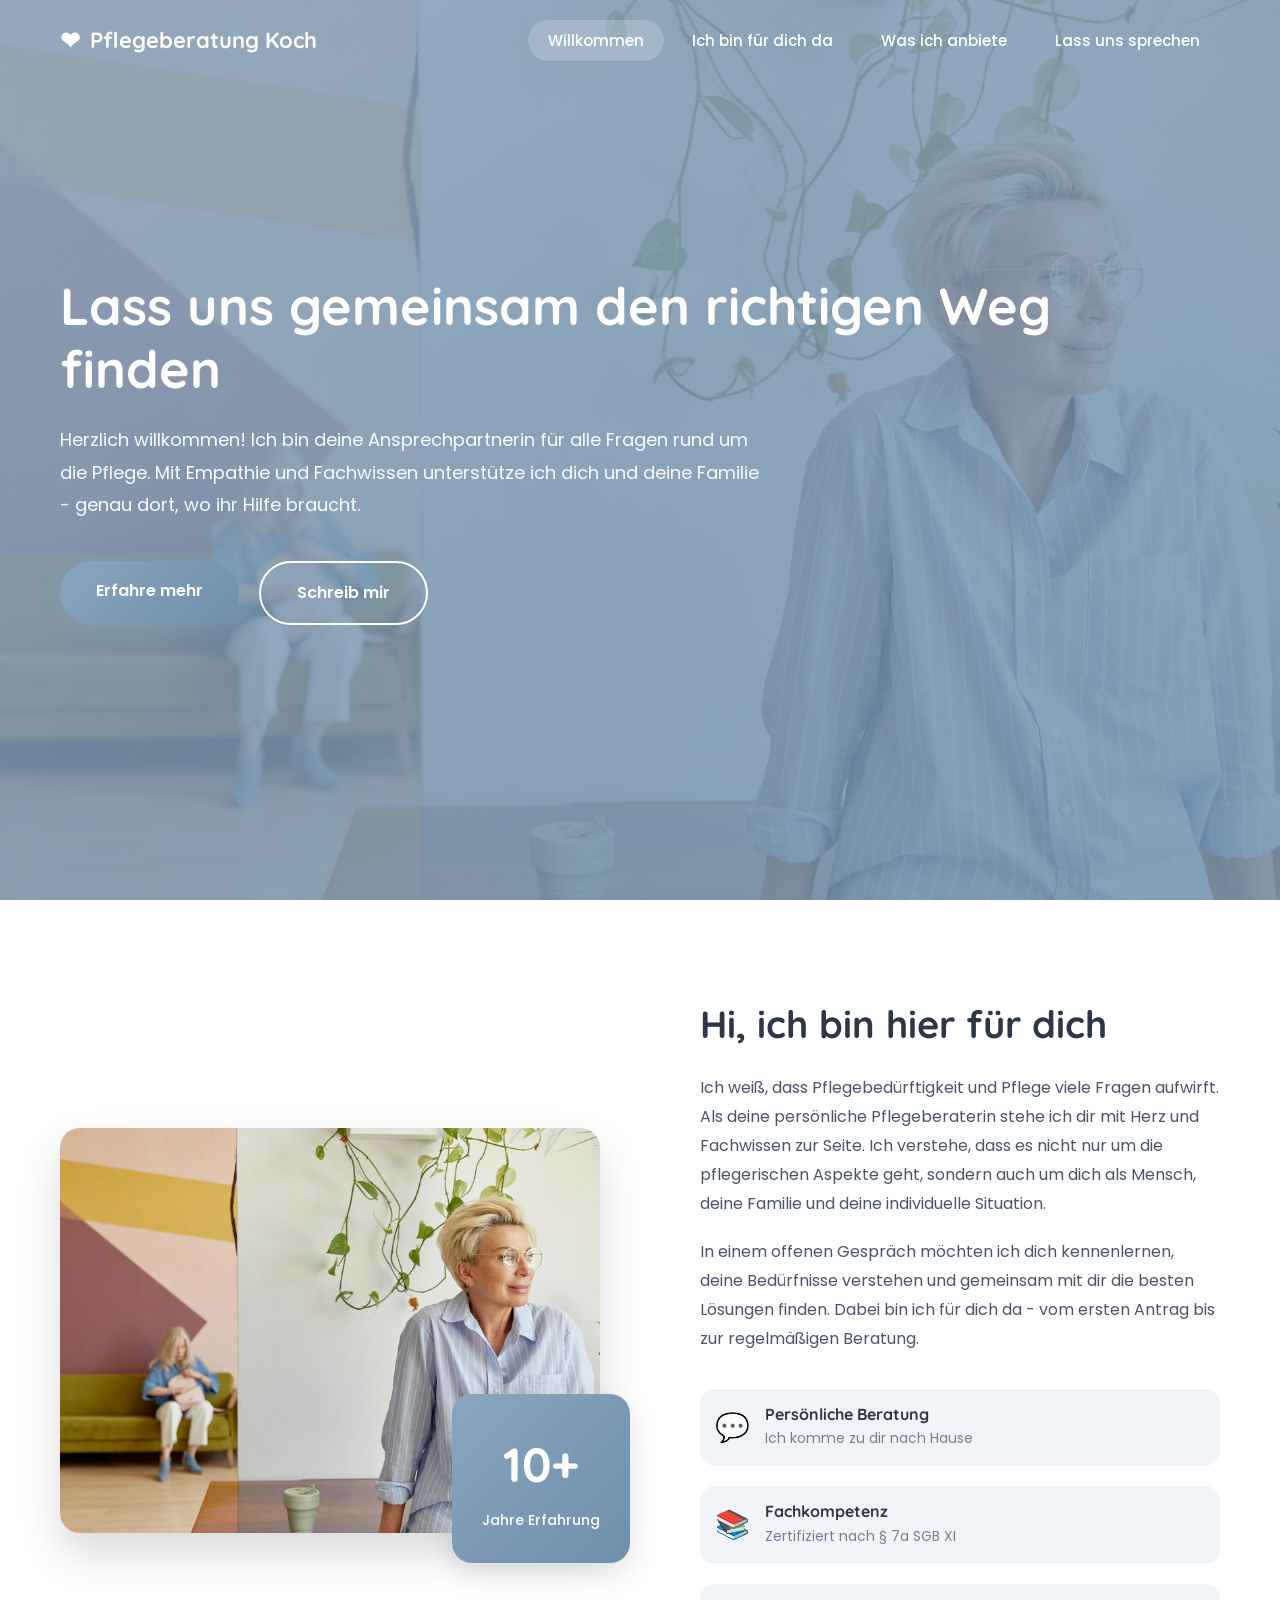
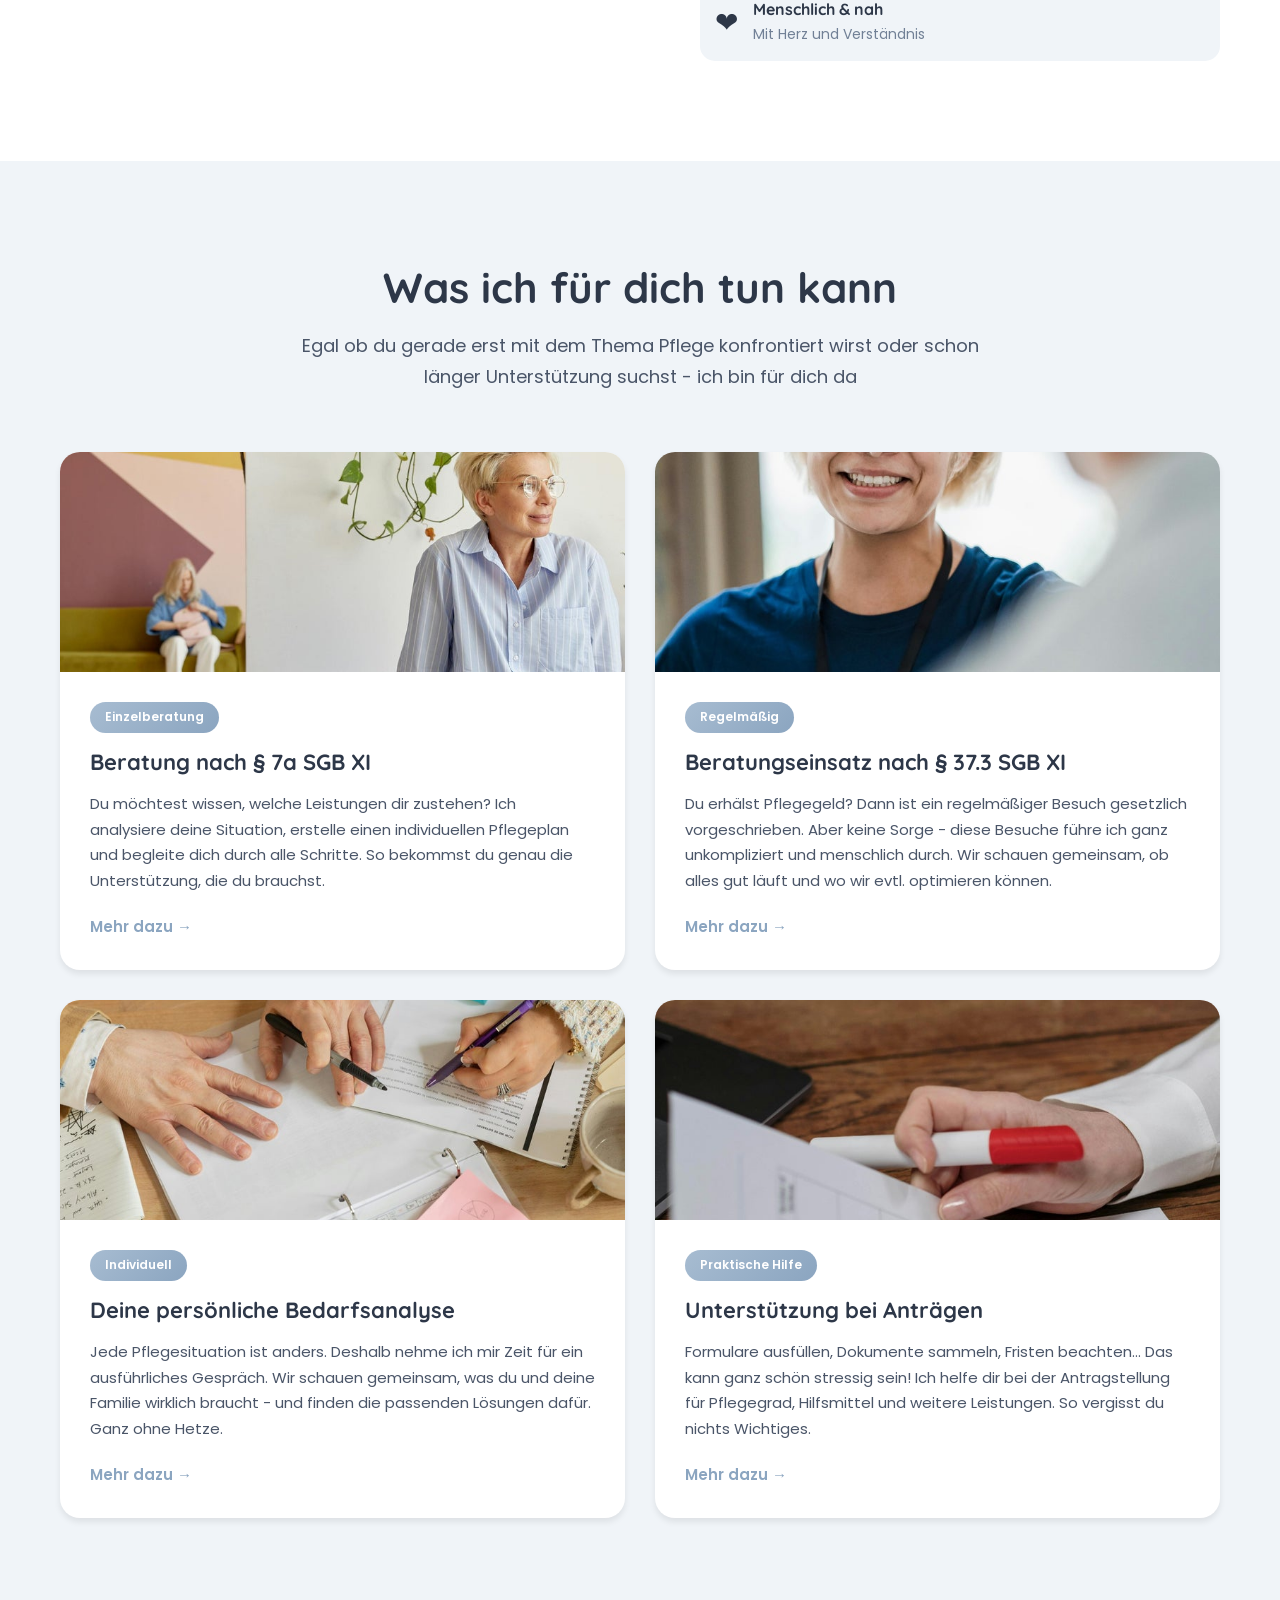
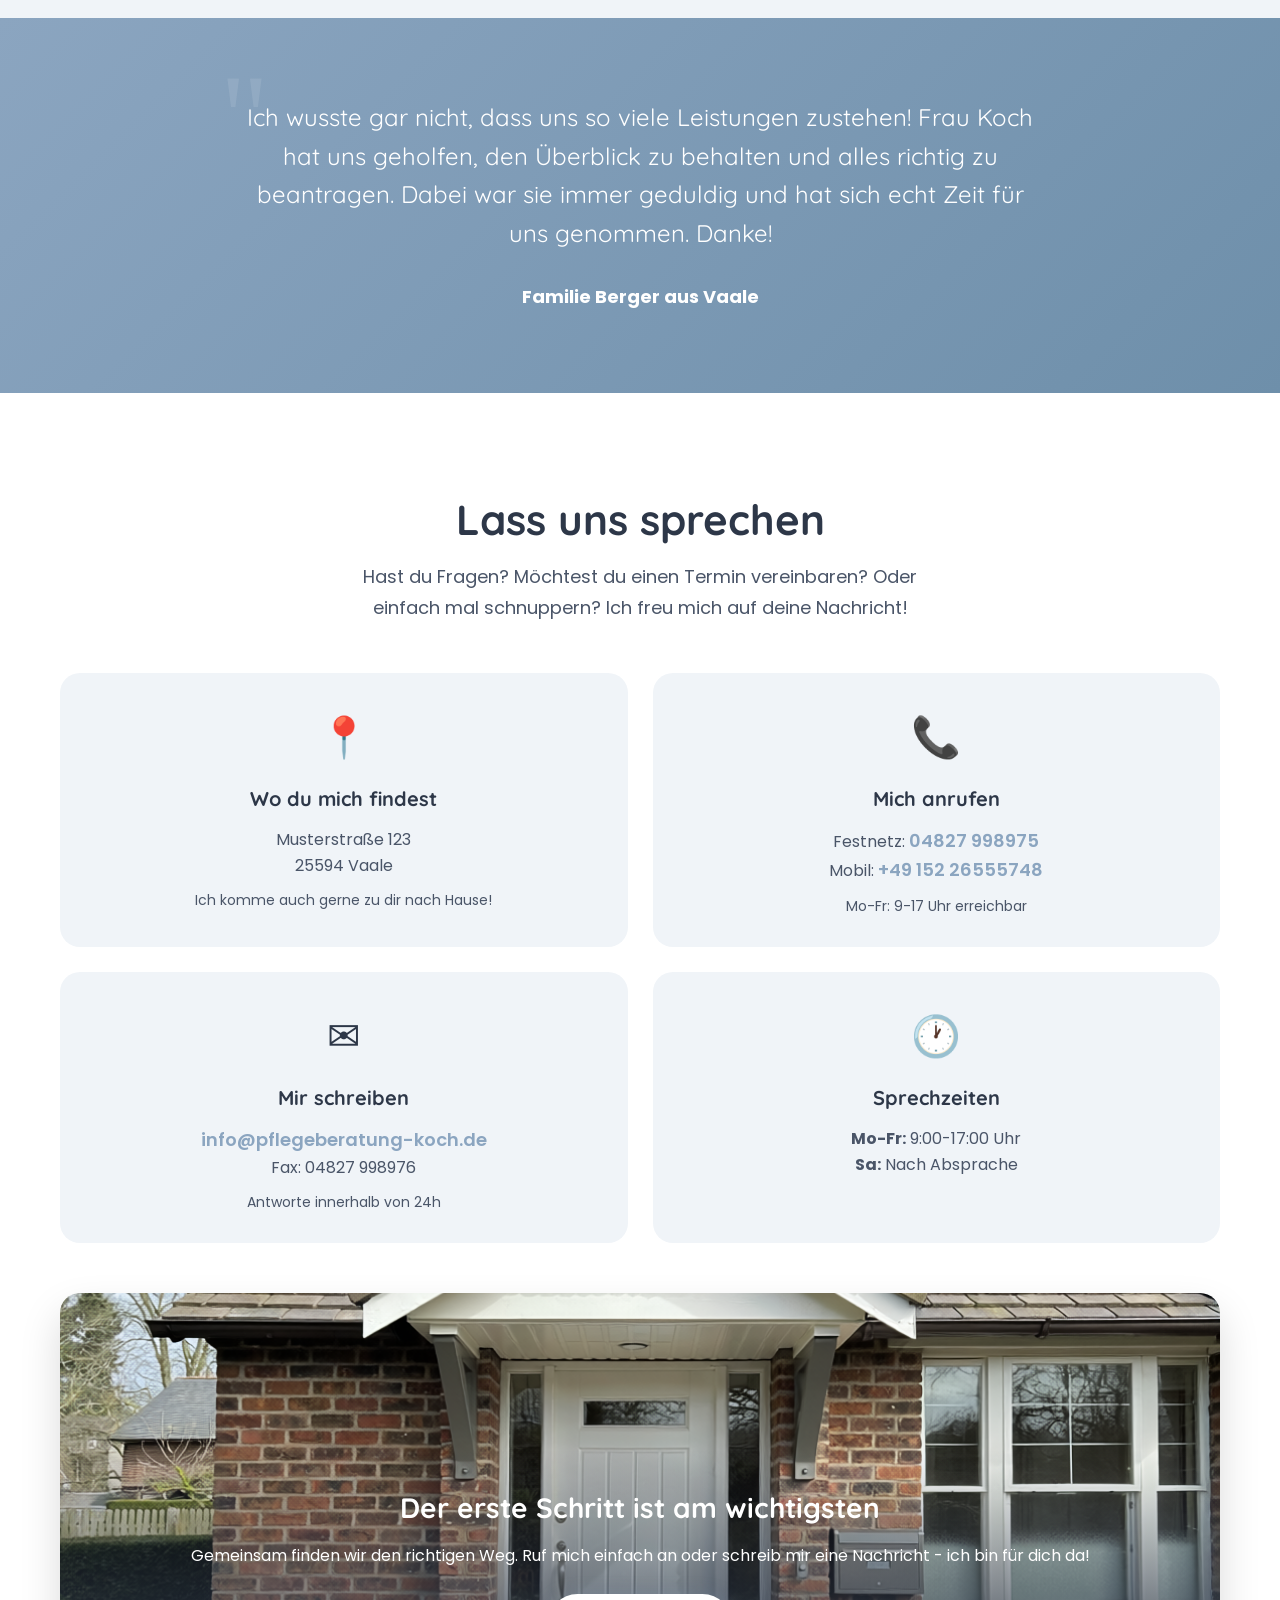
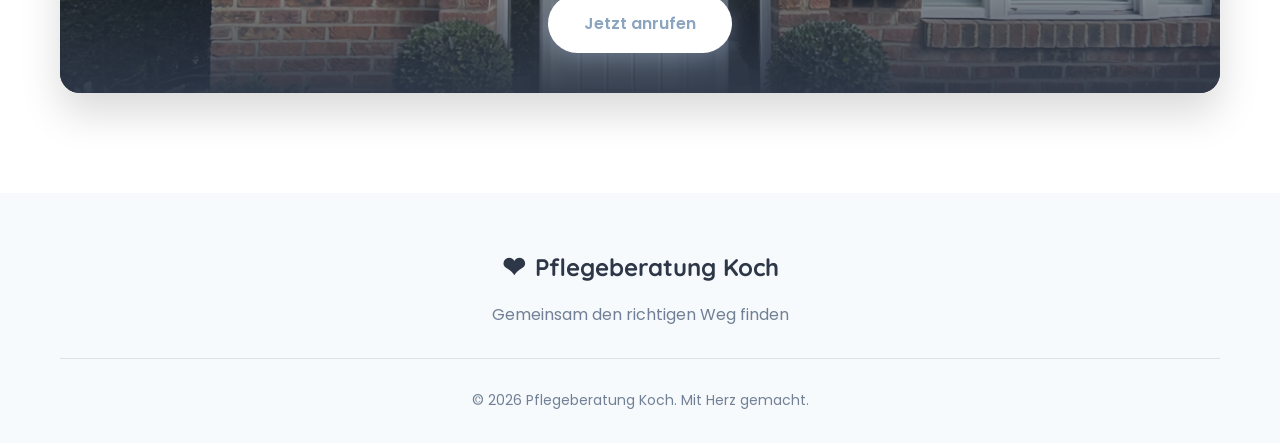
==== index.html @ b7b00c53 "Initial commit: Pflegeberatung Koch Website" ====
<!DOCTYPE html>
<html lang="de">
<head>
    <meta charset="UTF-8">
    <meta name="viewport" content="width=device-width, initial-scale=1.0">
    <meta name="description" content="Pflegeberatung Koch - Ich bin für dich da. Herzliche und persönliche Pflegeberatung in Vaale. Lass uns gemeinsam den richtigen Weg finden.">
    <meta name="keywords" content="Pflegeberatung, Vaale, SGB XI, Pflegegrad, persönliche Pflegeberatung, einfühlsame Beratung">
    <title>Pflegeberatung Koch | Gemeinsam den richtigen Weg finden</title>
    <link rel="stylesheet" href="styles.css">
    <link rel="preconnect" href="https://fonts.googleapis.com">
    <link rel="preconnect" href="https://fonts.gstatic.com" crossorigin>
    <link href="https://fonts.googleapis.com/css2?family=Poppins:wght@300;400;600;700&family=Quicksand:wght@400;500;600;700&display=swap" rel="stylesheet">
</head>
<body>
    <header class="header" id="header">
        <div class="header-container">
            <a href="#home" class="logo">
                <span class="logo-icon">❤</span>
                <span class="logo-text">Pflegeberatung Koch</span>
            </a>
            <button class="nav-toggle" id="navToggle" aria-label="Menü öffnen">
                <span></span>
                <span></span>
                <span></span>
            </button>
            <ul class="nav-menu" id="navMenu">
                <li><a href="#home" class="nav-link active">Willkommen</a></li>
                <li><a href="#ich-bin-fuer-dich-da" class="nav-link">Ich bin für dich da</a></li>
                <li><a href="#was-ich-anbiete" class="nav-link">Was ich anbiete</a></li>
                <li><a href="#lass-uns-sprechen" class="nav-link">Lass uns sprechen</a></li>
            </ul>
        </div>
    </header>

    <section class="hero" id="home">
        <div class="hero-overlay"></div>
        <div class="hero-content">
            <h1 class="hero-title">Lass uns gemeinsam den richtigen Weg finden</h1>
            <p class="hero-text">Herzlich willkommen! Ich bin deine Ansprechpartnerin für alle Fragen rund um die Pflege. Mit Empathie und Fachwissen unterstütze ich dich und deine Familie - genau dort, wo ihr Hilfe braucht.</p>
            <div class="hero-buttons">
                <a href="#was-ich-anbiete" class="btn btn-primary">Erfahre mehr</a>
                <a href="#lass-uns-sprechen" class="btn btn-outline">Schreib mir</a>
            </div>
        </div>
    </section>

    <section class="intro" id="ich-bin-fuer-dich-da">
        <div class="container">
            <div class="intro-wrapper">
                <div class="intro-image">
                    <img src="../images/service1.jpg" alt="Persönliche Pflegeberatung">
                    <div class="intro-badge">
                        <span class="badge-number">10+</span>
                        <span class="badge-text">Jahre Erfahrung</span>
                    </div>
                </div>
                <div class="intro-content">
                    <h2 class="intro-title">Hi, ich bin hier für dich</h2>
                    <p class="intro-text">Ich weiß, dass Pflegebedürftigkeit und Pflege viele Fragen aufwirft. Als deine persönliche Pflegeberaterin stehe ich dir mit Herz und Fachwissen zur Seite. Ich verstehe, dass es nicht nur um die pflegerischen Aspekte geht, sondern auch um dich als Mensch, deine Familie und deine individuelle Situation.</p>
                    
                    <p class="intro-text">In einem offenen Gespräch möchten ich dich kennenlernen, deine Bedürfnisse verstehen und gemeinsam mit dir die besten Lösungen finden. Dabei bin ich für dich da - vom ersten Antrag bis zur regelmäßigen Beratung.</p>
                    
                    <div class="intro-features">
                        <div class="feature-box">
                            <span class="feature-icon">💬</span>
                            <div>
                                <h4>Persönliche Beratung</h4>
                                <p>Ich komme zu dir nach Hause</p>
                            </div>
                        </div>
                        <div class="feature-box">
                            <span class="feature-icon">📚</span>
                            <div>
                                <h4>Fachkompetenz</h4>
                                <p>Zertifiziert nach § 7a SGB XI</p>
                            </div>
                        </div>
                        <div class="feature-box">
                            <span class="feature-icon">❤</span>
                            <div>
                                <h4>Menschlich & nah</h4>
                                <p>Mit Herz und Verständnis</p>
                            </div>
                        </div>
                    </div>
                </div>
            </div>
        </div>
    </section>

    <section class="services" id="was-ich-anbiete">
        <div class="container">
            <div class="section-header">
                <h2 class="section-title">Was ich für dich tun kann</h2>
                <p class="section-subtitle">Egal ob du gerade erst mit dem Thema Pflege konfrontiert wirst oder schon länger Unterstützung suchst - ich bin für dich da</p>
            </div>
            
            <div class="services-grid">
                <div class="service-card">
                    <div class="service-image">
                        <img src="../images/service1.jpg" alt="Pflegeberatung">
                    </div>
                    <div class="service-body">
                        <span class="service-badge">Einzelberatung</span>
                        <h3 class="service-title">Beratung nach § 7a SGB XI</h3>
                        <p class="service-text">Du möchtest wissen, welche Leistungen dir zustehen? Ich analysiere deine Situation, erstelle einen individuellen Pflegeplan und begleite dich durch alle Schritte. So bekommst du genau die Unterstützung, die du brauchst.</p>
                        <a href="#lass-uns-sprechen" class="service-link">Mehr dazu →</a>
                    </div>
                </div>

                <div class="service-card">
                    <div class="service-image">
                        <img src="../images/service2.jpg" alt="Beratungseinsatz">
                    </div>
                    <div class="service-body">
                        <span class="service-badge">Regelmäßig</span>
                        <h3 class="service-title">Beratungseinsatz nach § 37.3 SGB XI</h3>
                        <p class="service-text">Du erhälst Pflegegeld? Dann ist ein regelmäßiger Besuch gesetzlich vorgeschrieben. Aber keine Sorge - diese Besuche führe ich ganz unkompliziert und menschlich durch. Wir schauen gemeinsam, ob alles gut läuft und wo wir evtl. optimieren können.</p>
                        <a href="#lass-uns-sprechen" class="service-link">Mehr dazu →</a>
                    </div>
                </div>

                <div class="service-card">
                    <div class="service-image">
                        <img src="../images/service3.jpg" alt="Bedarfsanalyse">
                    </div>
                    <div class="service-body">
                        <span class="service-badge">Individuell</span>
                        <h3 class="service-title">Deine persönliche Bedarfsanalyse</h3>
                        <p class="service-text">Jede Pflegesituation ist anders. Deshalb nehme ich mir Zeit für ein ausführliches Gespräch. Wir schauen gemeinsam, was du und deine Familie wirklich braucht - und finden die passenden Lösungen dafür. Ganz ohne Hetze.</p>
                        <a href="#lass-uns-sprechen" class="service-link">Mehr dazu →</a>
                    </div>
                </div>

                <div class="service-card">
                    <div class="service-image">
                        <img src="../images/service4.jpg" alt="Antragsunterstützung">
                    </div>
                    <div class="service-body">
                        <span class="service-badge">Praktische Hilfe</span>
                        <h3 class="service-title">Unterstützung bei Anträgen</h3>
                        <p class="service-text">Formulare ausfüllen, Dokumente sammeln, Fristen beachten... Das kann ganz schön stressig sein! Ich helfe dir bei der Antragstellung für Pflegegrad, Hilfsmittel und weitere Leistungen. So vergisst du nichts Wichtiges.</p>
                        <a href="#lass-uns-sprechen" class="service-link">Mehr dazu →</a>
                    </div>
                </div>
            </div>
        </div>
    </section>

    <section class="testimonial">
        <div class="container">
            <div class="testimonial-content">
                <div class="testimonial-icon">"</div>
                <p class="testimonial-quote">Ich wusste gar nicht, dass uns so viele Leistungen zustehen! Frau Koch hat uns geholfen, den Überblick zu behalten und alles richtig zu beantragen. Dabei war sie immer geduldig und hat sich echt Zeit für uns genommen. Danke!</p>
                <div class="testimonial-author">
                    <strong>Familie Berger aus Vaale</strong>
                </div>
            </div>
        </div>
    </section>

    <section class="contact" id="lass-uns-sprechen">
        <div class="container">
            <div class="contact-header">
                <h2 class="contact-title">Lass uns sprechen</h2>
                <p class="contact-subtitle">Hast du Fragen? Möchtest du einen Termin vereinbaren? Oder einfach mal schnuppern? Ich freu mich auf deine Nachricht!</p>
            </div>
            
            <div class="contact-grid">
                <div class="contact-card">
                    <div class="card-icon">📍</div>
                    <h3>Wo du mich findest</h3>
                    <p>Musterstraße 123<br>25594 Vaale</p>
                    <p class="card-note">Ich komme auch gerne zu dir nach Hause!</p>
                </div>
                
                <div class="contact-card">
                    <div class="card-icon">📞</div>
                    <h3>Mich anrufen</h3>
                    <p>Festnetz: <a href="tel:+494827998975">04827 998975</a></p>
                    <p>Mobil: <a href="tel:+4915226555748">+49 152 26555748</a></p>
                    <p class="card-note">Mo-Fr: 9-17 Uhr erreichbar</p>
                </div>
                
                <div class="contact-card">
                    <div class="card-icon">✉</div>
                    <h3>Mir schreiben</h3>
                    <p><a href="mailto:info@pflegeberatung-koch.de">info@pflegeberatung-koch.de</a></p>
                    <p>Fax: 04827 998976</p>
                    <p class="card-note">Antworte innerhalb von 24h</p>
                </div>
                
                <div class="contact-card">
                    <div class="card-icon">🕐</div>
                    <h3>Sprechzeiten</h3>
                    <p>
                        <strong>Mo-Fr:</strong> 9:00-17:00 Uhr<br>
                        <strong>Sa:</strong> Nach Absprache
                    </p>
                </div>
            </div>
            
            <div class="contact-image-section">
                <img src="images/haus.png" alt="Pflegeberatung Koch - Standort">
                <div class="contact-cta">
                    <h3>Der erste Schritt ist am wichtigsten</h3>
                    <p>Gemeinsam finden wir den richtigen Weg. Ruf mich einfach an oder schreib mir eine Nachricht - ich bin für dich da!</p>
                    <a href="tel:+4915226555748" class="btn btn-primary">Jetzt anrufen</a>
                </div>
            </div>
        </div>
    </section>

    <footer class="footer">
        <div class="container">
            <div class="footer-top">
                <div class="footer-brand">
                    <span class="footer-icon">❤</span>
                    <span class="footer-name">Pflegeberatung Koch</span>
                </div>
                <p class="footer-tagline">Gemeinsam den richtigen Weg finden</p>
            </div>
            <div class="footer-bottom">
                <p>&copy; 2026 Pflegeberatung Koch. Mit Herz gemacht.</p>
            </div>
        </div>
    </footer>

    <script>
        // Smooth scrolling
        document.querySelectorAll('a[href^="#"]').forEach(anchor => {
            anchor.addEventListener('click', function (e) {
                e.preventDefault();
                const target = document.querySelector(this.getAttribute('href'));
                if (target) {
                    target.scrollIntoView({
                        behavior: 'smooth',
                        block: 'start'
                    });
                }
                navMenu.classList.remove('active');
            });
        });

        // Mobile menu
        const navToggle = document.getElementById('navToggle');
        const navMenu = document.getElementById('navMenu');

        navToggle.addEventListener('click', () => {
            navMenu.classList.toggle('active');
        });

        // Header scroll effect
        window.addEventListener('scroll', () => {
            const header = document.getElementById('header');
            if (window.scrollY > 50) {
                header.classList.add('scrolled');
            } else {
                header.classList.remove('scrolled');
            }
        });

        // Active navigation
        window.addEventListener('scroll', () => {
            const sections = document.querySelectorAll('section[id]');
            const scrollY = window.pageYOffset;

            sections.forEach(section => {
                const sectionHeight = section.offsetHeight;
                const sectionTop = section.offsetTop - 100;
                const sectionId = section.getAttribute('id');
                const navLink = document.querySelector(`.nav-link[href="#${sectionId}"]`);

                if (navLink) {
                    if (scrollY > sectionTop && scrollY <= sectionTop + sectionHeight) {
                        navLink.classList.add('active');
                    } else {
                        navLink.classList.remove('active');
                    }
                }
            });
        });
    </script>
</body>
</html>
---- styles.css ----
/* Farbschema: Sanftes Blau-Grau – passend zur Visitenkarte */

* {
    margin: 0;
    padding: 0;
    box-sizing: border-box;
}

:root {
    --primary-color: #8ba5c0;
    --primary-light: #a7bcd1;
    --primary-dark: #6e8faa;
    --secondary-color: #7caaab;
    --accent-color: #b8a9c9;
    --text-dark: #2d3748;
    --text-light: #4a5568;
    --text-muted: #718096;
    --bg-white: #ffffff;
    --bg-light: #f0f4f8;
    --bg-gray: #f7fafc;
    --shadow: 0 4px 6px rgba(0, 0, 0, 0.08);
    --shadow-lg: 0 10px 30px rgba(0, 0, 0, 0.12);
    --shadow-xl: 0 20px 40px rgba(0, 0, 0, 0.15);
    --transition: all 0.3s ease;
    --border-radius: 20px;
}

html {
    scroll-behavior: smooth;
}

body {
    font-family: 'Poppins', sans-serif;
    line-height: 1.7;
    color: var(--text-dark);
    font-size: 16px;
}

h1, h2, h3, h4, h5, h6 {
    font-family: 'Quicksand', sans-serif;
    font-weight: 700;
    line-height: 1.3;
    color: var(--text-dark);
}

.container {
    max-width: 1200px;
    margin: 0 auto;
    padding: 0 20px;
}

img {
    max-width: 100%;
    height: auto;
    display: block;
}

a {
    text-decoration: none;
    color: var(--primary-color);
    transition: var(--transition);
}

a:hover {
    color: var(--primary-dark);
}

/* Buttons */
.btn {
    display: inline-block;
    padding: 16px 36px;
    border-radius: 50px;
    font-weight: 600;
    font-size: 16px;
    cursor: pointer;
    transition: var(--transition);
    border: none;
    text-align: center;
}

.btn-primary {
    background: linear-gradient(135deg, var(--primary-color), var(--primary-dark));
    color: var(--bg-white);
    box-shadow: 0 4px 20px rgba(139, 165, 192, 0.4);
}

.btn-primary:hover {
    transform: translateY(-3px);
    box-shadow: 0 8px 30px rgba(139, 165, 192, 0.5);
}

.btn-outline {
    background-color: transparent;
    color: var(--bg-white);
    border: 2px solid var(--bg-white);
}

.btn-outline:hover {
    background-color: var(--bg-white);
    color: var(--primary-color);
}

/* Header */
.header {
    position: fixed;
    top: 0;
    left: 0;
    right: 0;
    background: transparent;
    z-index: 1000;
    transition: var(--transition);
    padding: 20px 0;
}

.header.scrolled {
    background: var(--bg-white);
    box-shadow: var(--shadow);
    padding: 15px 0;
}

.header-container {
    max-width: 1200px;
    margin: 0 auto;
    padding: 0 20px;
    display: flex;
    justify-content: space-between;
    align-items: center;
}

.logo {
    display: flex;
    align-items: center;
    gap: 10px;
    color: var(--bg-white);
    font-family: 'Quicksand', sans-serif;
    font-size: 22px;
    font-weight: 700;
}

.header.scrolled .logo {
    color: var(--text-dark);
}

.logo-icon {
    font-size: 24px;
}

.logo:hover {
    transform: scale(1.05);
}

.nav-menu {
    display: flex;
    list-style: none;
    gap: 8px;
}

.nav-link {
    color: var(--bg-white);
    font-weight: 500;
    padding: 10px 20px;
    border-radius: 25px;
    font-size: 15px;
}

.header.scrolled .nav-link {
    color: var(--text-dark);
}

.nav-link:hover,
.nav-link.active {
    background-color: rgba(255, 255, 255, 0.2);
    color: var(--bg-white);
}

.header.scrolled .nav-link:hover,
.header.scrolled .nav-link.active {
    background-color: var(--primary-color);
    color: var(--bg-white);
}

.nav-toggle {
    display: none;
    flex-direction: column;
    gap: 5px;
    background: none;
    border: none;
    cursor: pointer;
    padding: 10px;
}

.nav-toggle span {
    width: 25px;
    height: 3px;
    background-color: var(--bg-white);
    border-radius: 3px;
    transition: var(--transition);
}

.header.scrolled .nav-toggle span {
    background-color: var(--text-dark);
}

/* Hero */
.hero {
    position: relative;
    min-height: 100vh;
    display: flex;
    align-items: center;
    background-image: url('../images/hero.jpg');
    background-size: cover;
    background-position: center;
    background-attachment: fixed;
}

.hero-overlay {
    position: absolute;
    top: 0;
    left: 0;
    right: 0;
    bottom: 0;
    background: linear-gradient(135deg, rgba(139, 165, 192, 0.88), rgba(110, 143, 170, 0.80));
}

.hero-content {
    position: relative;
    z-index: 1;
    max-width: 1200px;
    margin: 0 auto;
    padding: 0 20px;
    color: var(--bg-white);
}

.hero-title {
    font-size: 52px;
    margin-bottom: 24px;
    color: var(--bg-white);
    line-height: 1.2;
    animation: fadeInUp 1s ease;
}

.hero-text {
    font-size: 18px;
    line-height: 1.8;
    max-width: 700px;
    margin-bottom: 40px;
    color: rgba(255, 255, 255, 0.95);
    animation: fadeInUp 1s ease 0.2s;
    animation-fill-mode: backwards;
}

.hero-buttons {
    display: flex;
    gap: 20px;
    flex-wrap: wrap;
    animation: fadeInUp 1s ease 0.4s;
    animation-fill-mode: backwards;
}

@keyframes fadeInUp {
    from {
        opacity: 0;
        transform: translateY(30px);
    }
    to {
        opacity: 1;
        transform: translateY(0);
    }
}

/* Sections */
section {
    padding: 100px 0;
}

.section-header {
    text-align: center;
    margin-bottom: 60px;
}

.section-title {
    font-size: 42px;
    margin-bottom: 15px;
}

.section-subtitle {
    font-size: 18px;
    color: var(--text-light);
    max-width: 700px;
    margin: 0 auto;
    line-height: 1.7;
}

/* Intro Section */
.intro {
    background-color: var(--bg-white);
}

.intro-wrapper {
    display: grid;
    grid-template-columns: 1fr 1fr;
    gap: 80px;
    align-items: center;
}

.intro-image {
    position: relative;
}

.intro-image img {
    border-radius: 20px;
    box-shadow: var(--shadow-xl);
}

.intro-badge {
    position: absolute;
    bottom: -30px;
    right: -30px;
    background: linear-gradient(135deg, var(--primary-color), var(--primary-dark));
    color: var(--bg-white);
    padding: 30px;
    border-radius: 20px;
    text-align: center;
    box-shadow: var(--shadow-lg);
}

.badge-number {
    display: block;
    font-size: 48px;
    font-weight: 700;
    font-family: 'Quicksand', sans-serif;
}

.badge-text {
    font-size: 14px;
    font-weight: 500;
}

.intro-content {
    padding-left: 20px;
}

.intro-title {
    font-size: 38px;
    margin-bottom: 25px;
    color: var(--text-dark);
}

.intro-text {
    font-size: 16px;
    line-height: 1.8;
    color: var(--text-light);
    margin-bottom: 20px;
}

.intro-features {
    margin-top: 35px;
    display: flex;
    flex-direction: column;
    gap: 20px;
}

.feature-box {
    display: flex;
    gap: 15px;
    align-items: center;
    padding: 15px;
    background-color: var(--bg-light);
    border-radius: 15px;
    transition: var(--transition);
}

.feature-box:hover {
    transform: translateX(10px);
    box-shadow: var(--shadow);
}

.feature-icon {
    font-size: 28px;
    flex-shrink: 0;
}

.feature-box h4 {
    font-size: 16px;
    margin-bottom: 3px;
    color: var(--text-dark);
}

.feature-box p {
    font-size: 14px;
    color: var(--text-muted);
    margin: 0;
}

/* Services */
.services {
    background-color: var(--bg-light);
}

.services-grid {
    display: grid;
    grid-template-columns: repeat(2, 1fr);
    gap: 30px;
}

.service-card {
    background-color: var(--bg-white);
    border-radius: 20px;
    overflow: hidden;
    box-shadow: var(--shadow);
    transition: var(--transition);
}

.service-card:hover {
    transform: translateY(-10px);
    box-shadow: var(--shadow-xl);
}

.service-image {
    width: 100%;
    height: 220px;
    overflow: hidden;
}

.service-image img {
    width: 100%;
    height: 100%;
    object-fit: cover;
    transition: var(--transition);
}

.service-card:hover .service-image img {
    transform: scale(1.1);
}

.service-body {
    padding: 30px;
}

.service-badge {
    display: inline-block;
    background: linear-gradient(135deg, var(--primary-light), var(--primary-color));
    color: var(--bg-white);
    padding: 5px 15px;
    border-radius: 20px;
    font-size: 12px;
    font-weight: 600;
    margin-bottom: 15px;
}

.service-title {
    font-size: 22px;
    margin-bottom: 15px;
    color: var(--text-dark);
}

.service-text {
    color: var(--text-light);
    line-height: 1.7;
    margin-bottom: 20px;
    font-size: 15px;
}

.service-link {
    color: var(--primary-color);
    font-weight: 600;
    font-size: 15px;
}

.service-link:hover {
    color: var(--primary-dark);
}

/* Testimonial */
.testimonial {
    background: linear-gradient(135deg, var(--primary-color), var(--primary-dark));
    color: var(--bg-white);
    padding: 80px 20px;
}

.testimonial-content {
    max-width: 800px;
    margin: 0 auto;
    text-align: center;
    position: relative;
}

.testimonial-icon {
    font-size: 120px;
    line-height: 1;
    position: absolute;
    top: -40px;
    left: -20px;
    opacity: 0.1;
    font-family: Georgia, serif;
}

.testimonial-quote {
    font-size: 24px;
    font-family: 'Quicksand', sans-serif;
    line-height: 1.6;
    margin-bottom: 30px;
    position: relative;
    z-index: 1;
}

.testimonial-author {
    font-size: 18px;
    font-weight: 600;
}

/* Contact */
.contact {
    background-color: var(--bg-white);
}

.contact-header {
    text-align: center;
    margin-bottom: 50px;
}

.contact-title {
    font-size: 42px;
    margin-bottom: 15px;
}

.contact-subtitle {
    font-size: 18px;
    color: var(--text-light);
    max-width: 600px;
    margin: 0 auto;
}

.contact-grid {
    display: grid;
    grid-template-columns: repeat(2, 1fr);
    gap: 25px;
    margin-bottom: 50px;
}

.contact-card {
    background-color: var(--bg-light);
    padding: 30px;
    border-radius: 20px;
    text-align: center;
    transition: var(--transition);
}

.contact-card:hover {
    box-shadow: var(--shadow);
    transform: translateY(-5px);
}

.card-icon {
    font-size: 40px;
    margin-bottom: 15px;
}

.contact-card h3 {
    font-size: 20px;
    margin-bottom: 15px;
    color: var(--text-dark);
}

.contact-card p {
    color: var(--text-light);
    line-height: 1.6;
}

.contact-card a {
    color: var(--primary-color);
    font-weight: 600;
    font-size: 18px;
}

.card-note {
    font-size: 14px;
    color: var(--text-muted);
    margin-top: 10px;
}

.contact-image-section {
    position: relative;
    border-radius: 20px;
    overflow: hidden;
    box-shadow: var(--shadow-xl);
}

.contact-image-section img {
    width: 100%;
    height: 400px;
    object-fit: cover;
}

.contact-cta {
    position: absolute;
    bottom: 0;
    left: 0;
    right: 0;
    padding: 40px;
    background: linear-gradient(to top, rgba(45, 55, 72, 0.95), transparent);
    text-align: center;
}

.contact-cta h3,
.contact-cta p {
    color: var(--bg-white);
}

.contact-cta h3 {
    font-size: 28px;
    margin-bottom: 15px;
}

.contact-cta p {
    margin-bottom: 25px;
    font-size: 16px;
}

.contact-cta .btn {
    background: var(--bg-white);
    color: var(--primary-color);
}

.contact-cta .btn:hover {
    background: var(--primary-color);
    color: var(--bg-white);
}

/* Footer */
.footer {
    background-color: var(--bg-gray);
    padding: 50px 0 30px;
}

.footer-top {
    text-align: center;
    margin-bottom: 30px;
}

.footer-brand {
    display: flex;
    align-items: center;
    justify-content: center;
    gap: 10px;
    font-family: 'Quicksand', sans-serif;
    font-size: 24px;
    font-weight: 700;
    color: var(--text-dark);
    margin-bottom: 10px;
}

.footer-icon {
    font-size: 28px;
}

.footer-tagline {
    color: var(--text-muted);
    font-size: 16px;
}

.footer-bottom {
    text-align: center;
    padding-top: 30px;
    border-top: 1px solid rgba(0, 0, 0, 0.1);
}

.footer-bottom p {
    color: var(--text-muted);
    font-size: 14px;
}

/* Responsive */
@media (max-width: 968px) {
    .intro-wrapper {
        grid-template-columns: 1fr;
        gap: 50px;
    }

    .services-grid {
        grid-template-columns: 1fr;
    }

    .intro-content {
        padding-left: 0;
    }

    .intro-badge {
        right: 20px;
        bottom: -20px;
    }

    .section-title,
    .contact-title {
        font-size: 36px;
    }
}

@media (max-width: 768px) {
    .nav-toggle {
        display: flex;
    }

    .nav-menu {
        display: none;
        flex-direction: column;
        position: absolute;
        top: 100%;
        left: 0;
        right: 0;
        background-color: var(--primary-dark);
        padding: 20px;
        gap: 10px;
    }

    .nav-menu.active {
        display: flex;
    }

    .nav-link {
        color: var(--bg-white);
        padding: 15px 20px;
        display: block;
        text-align: center;
    }

    .logo {
        font-size: 18px;
    }

    .hero {
        min-height: auto;
        padding: 120px 0 80px;
        background-attachment: scroll;
    }

    .hero-title {
        font-size: 32px;
        line-height: 1.3;
    }

    .hero-text {
        font-size: 16px;
    }

    .hero-buttons {
        flex-direction: column;
    }

    .btn {
        width: 100%;
    }

    section {
        padding: 60px 0;
    }

    .intro-title {
        font-size: 30px;
    }

    .intro-badge {
        position: relative;
        right: auto;
        bottom: auto;
        display: inline-block;
        margin-top: 20px;
    }

    .contact-grid {
        grid-template-columns: 1fr;
    }

    .contact-image-section img {
        height: 300px;
    }

    .contact-cta h3 {
        font-size: 22px;
    }
}

@media (max-width: 480px) {
    .hero-title {
        font-size: 28px;
    }

    .section-title,
    .contact-title {
        font-size: 28px;
    }

    .intro-title {
        font-size: 26px;
    }

    .service-body {
        padding: 20px;
    }

    .service-title {
        font-size: 20px;
    }

    .testimonial-quote {
        font-size: 18px;
    }
}
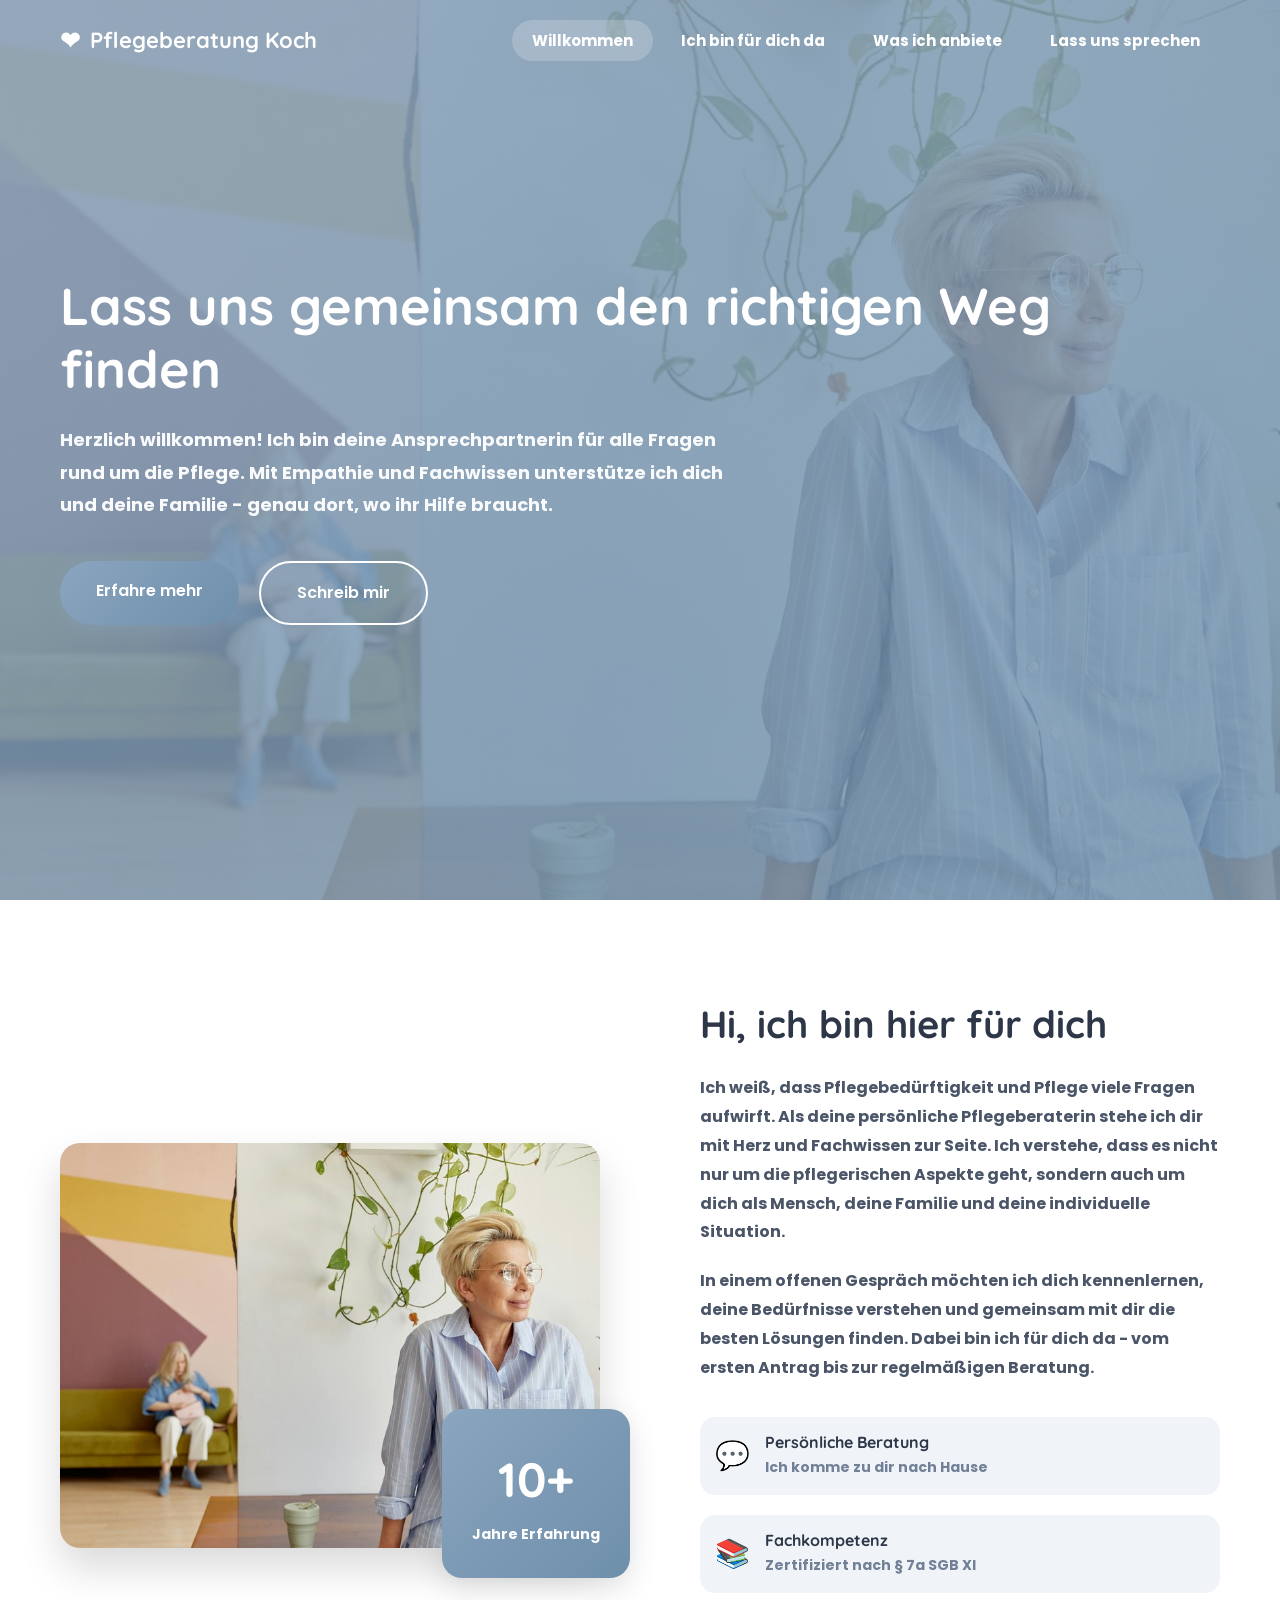
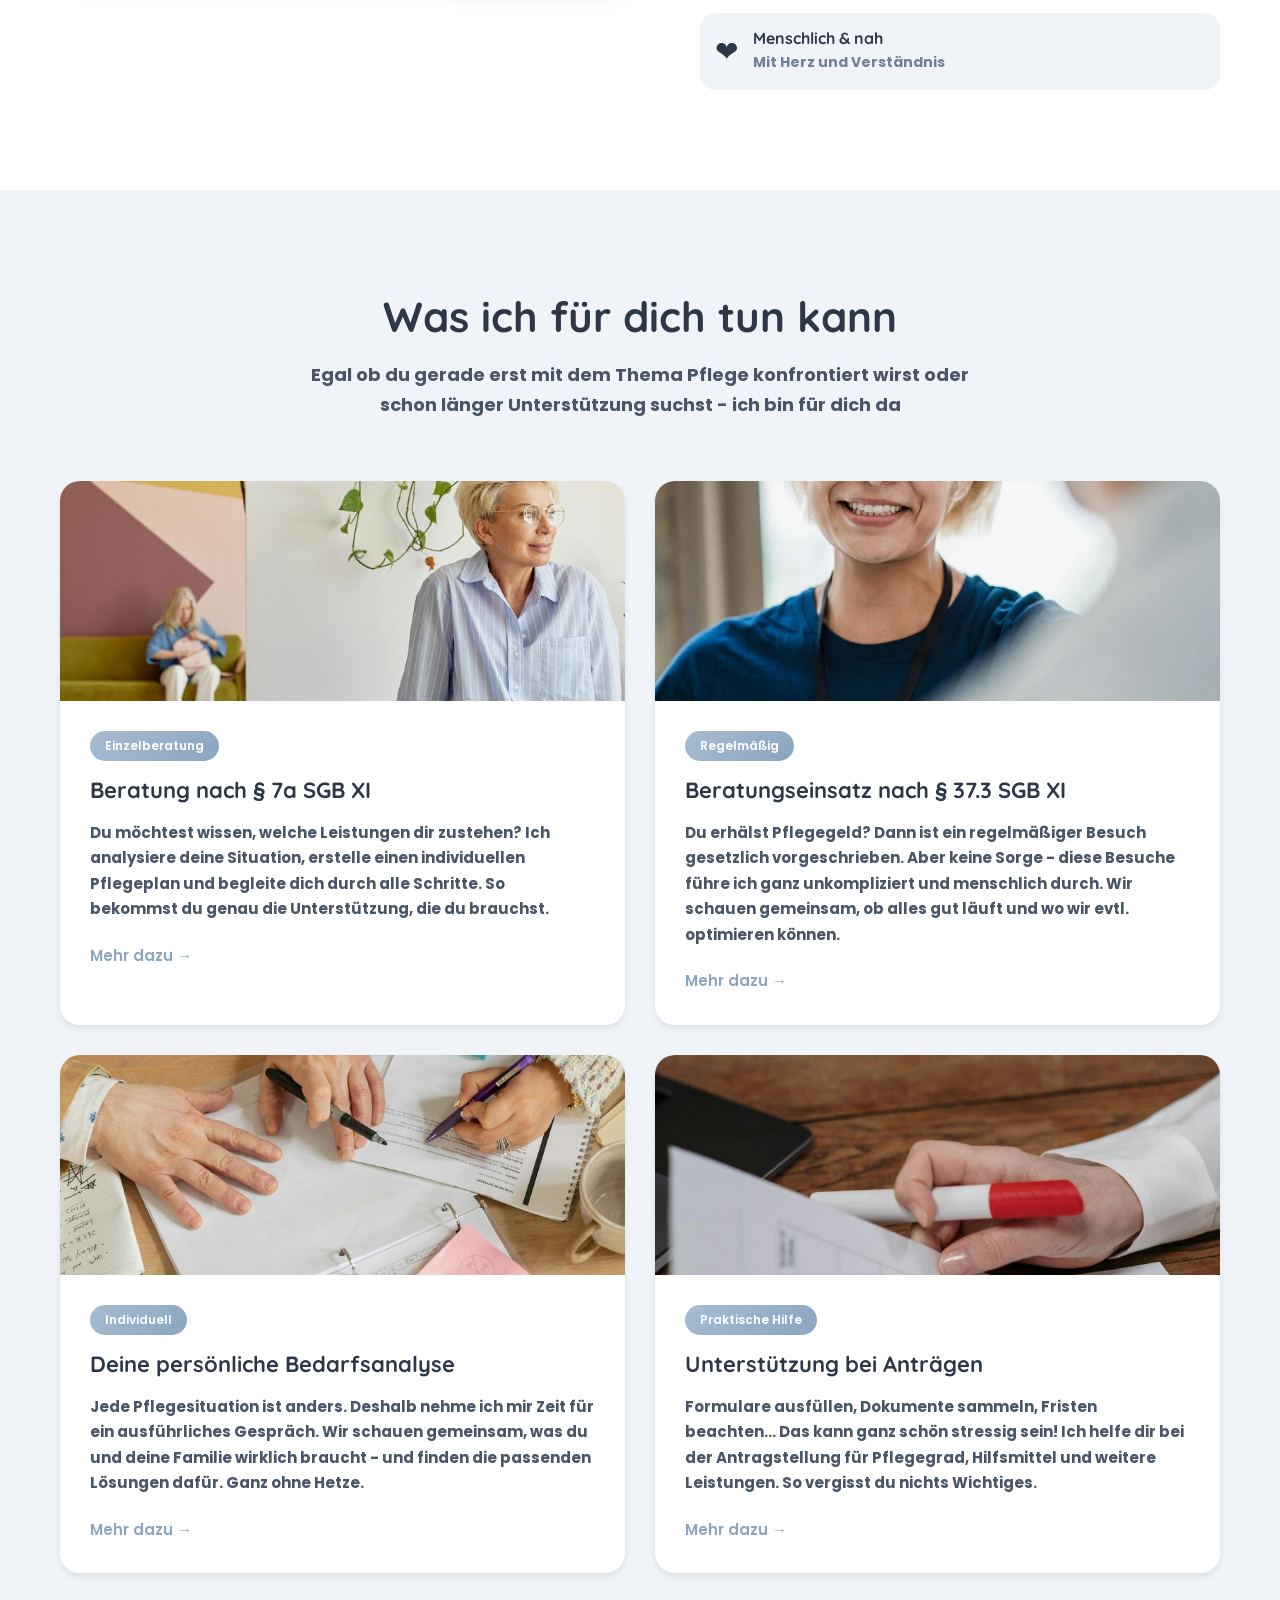
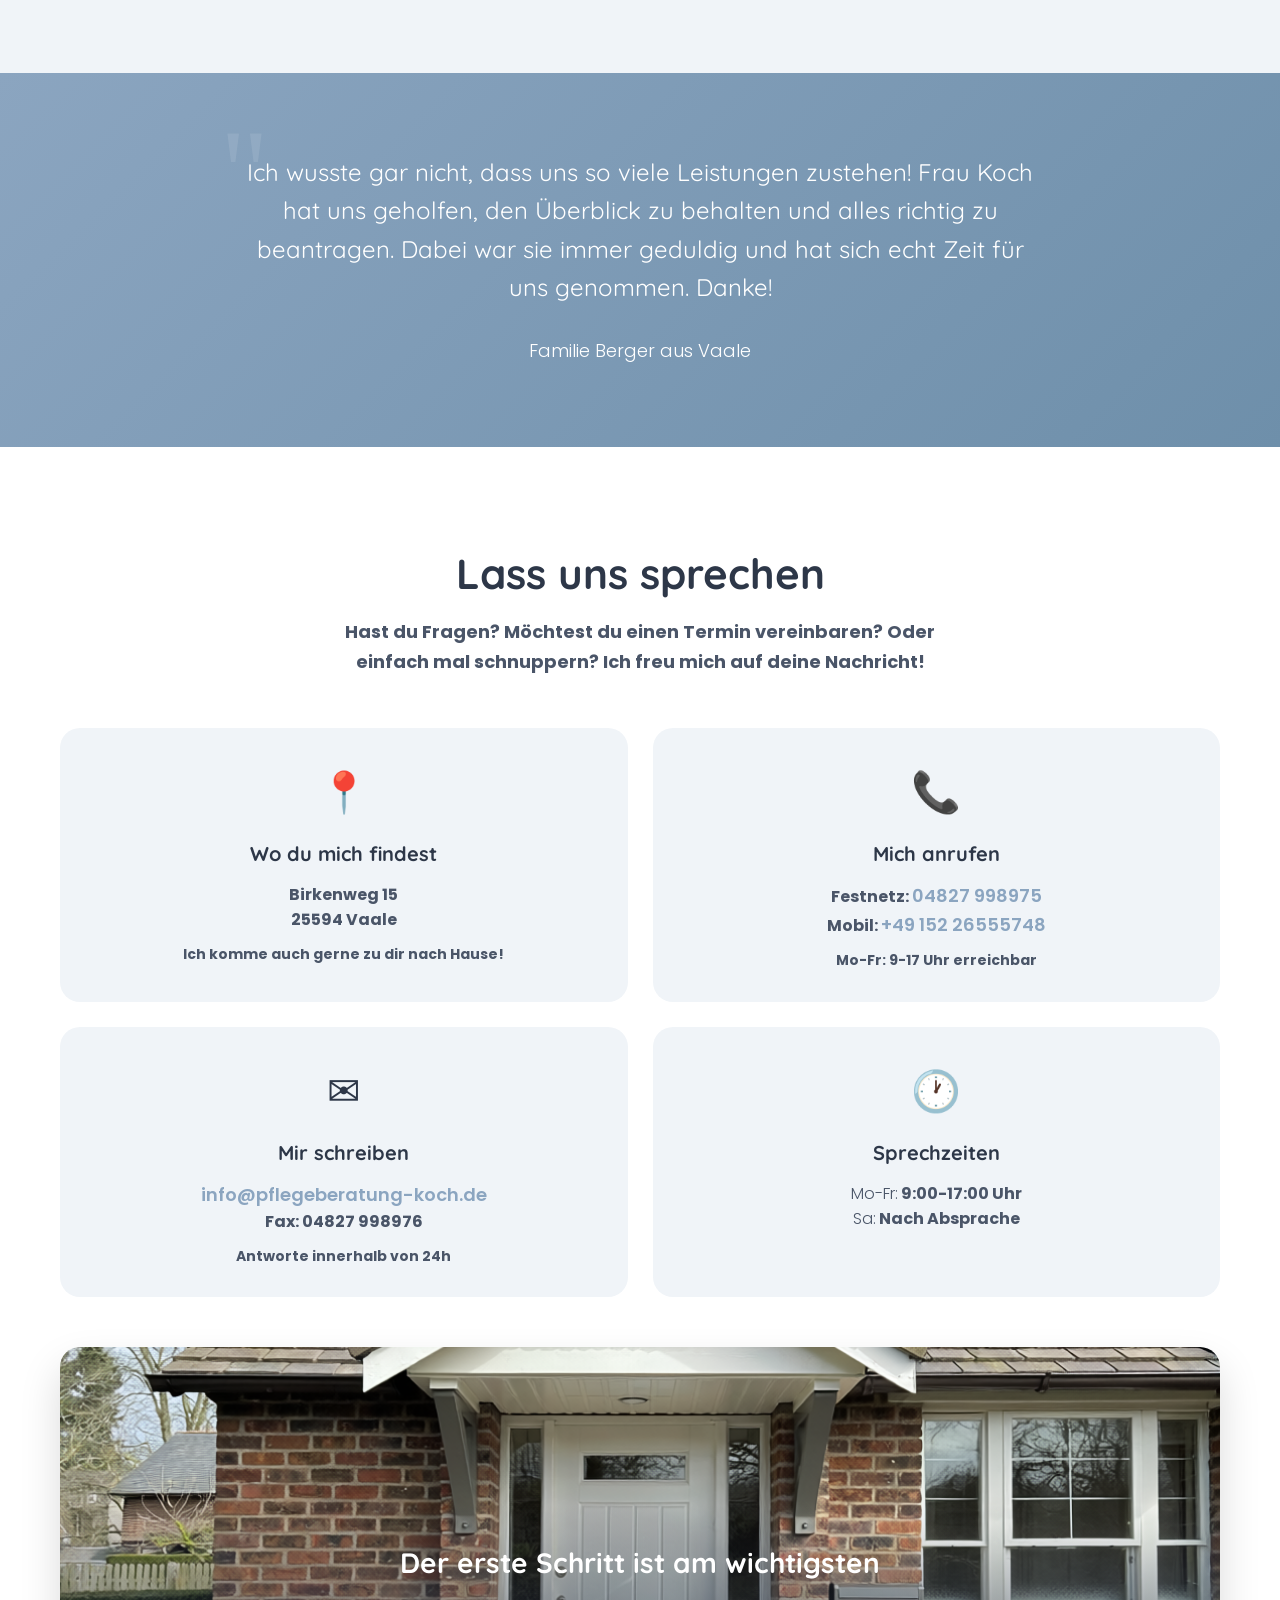
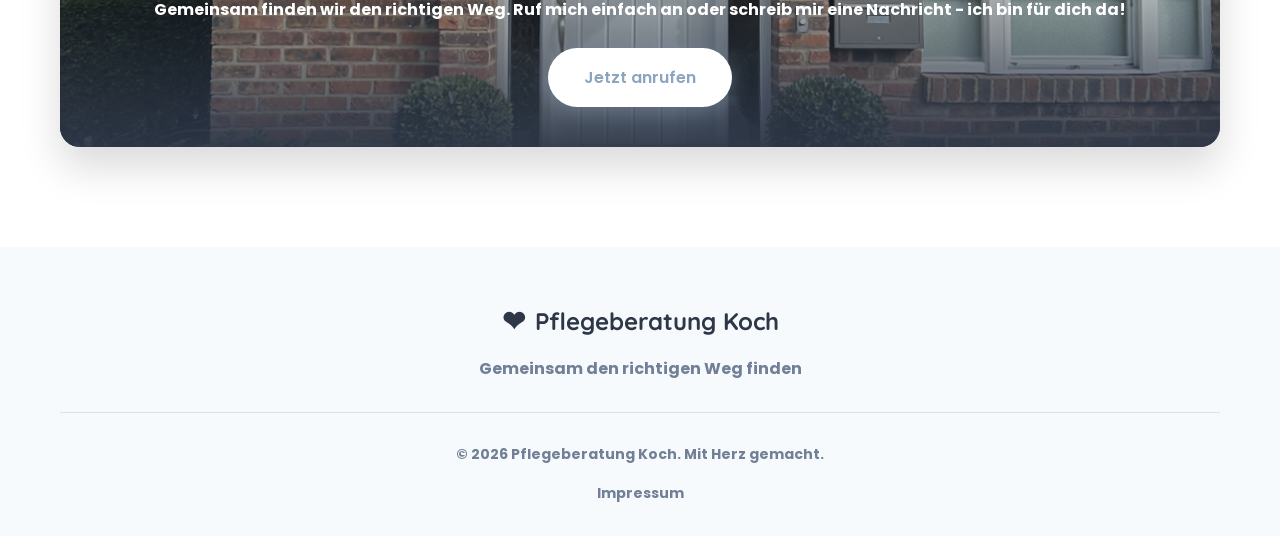
==== commit 17e150e2: "Farbschema, Kontaktdaten, DSGVO & Impressum - Farbschema auf Visitenkarten-Farben angepasst (#a7bcd1" ====
--- a/index.html
+++ b/index.html
@@ -7,9 +7,6 @@
     <meta name="keywords" content="Pflegeberatung, Vaale, SGB XI, Pflegegrad, persönliche Pflegeberatung, einfühlsame Beratung">
     <title>Pflegeberatung Koch | Gemeinsam den richtigen Weg finden</title>
     <link rel="stylesheet" href="styles.css">
-    <link rel="preconnect" href="https://fonts.googleapis.com">
-    <link rel="preconnect" href="https://fonts.gstatic.com" crossorigin>
-    <link href="https://fonts.googleapis.com/css2?family=Poppins:wght@300;400;600;700&family=Quicksand:wght@400;500;600;700&display=swap" rel="stylesheet">
 </head>
 <body>
     <header class="header" id="header">
@@ -170,7 +167,7 @@
                 <div class="contact-card">
                     <div class="card-icon">📍</div>
                     <h3>Wo du mich findest</h3>
-                    <p>Musterstraße 123<br>25594 Vaale</p>
+                    <p>Birkenweg 15<br>25594 Vaale</p>
                     <p class="card-note">Ich komme auch gerne zu dir nach Hause!</p>
                 </div>
                 
@@ -222,6 +219,9 @@
             </div>
             <div class="footer-bottom">
                 <p>&copy; 2026 Pflegeberatung Koch. Mit Herz gemacht.</p>
+                <div class="footer-links">
+                    <a href="impressum.html">Impressum</a>
+                </div>
             </div>
         </div>
     </footer>
--- a/styles.css
+++ b/styles.css
@@ -1,4 +1,73 @@
 /* Farbschema: Sanftes Blau-Grau – passend zur Visitenkarte */
+
+/* Lokale Fonts - DSGVO-konform */
+@font-face {
+    font-family: 'Poppins';
+    font-style: normal;
+    font-weight: 300;
+    font-display: swap;
+    src: url('fonts/poppins-300.woff2') format('woff2');
+}
+
+@font-face {
+    font-family: 'Poppins';
+    font-style: normal;
+    font-weight: 400;
+    font-display: swap;
+    src: url('fonts/poppins-400.woff2') format('woff2');
+}
+
+@font-face {
+    font-family: 'Poppins';
+    font-style: normal;
+    font-weight: 600;
+    font-display: swap;
+    src: url('fonts/poppins-600.woff2') format('woff2');
+}
+
+@font-face {
+    font-family: 'Poppins';
+    font-style: normal;
+    font-weight: 700;
+    font-display: swap;
+    src: url('fonts/poppins-700.woff2') format('woff2');
+}
+
+@font-face {
+    font-family: 'Quicksand';
+    font-style: normal;
+    font-weight: 400;
+    font-display: swap;
+    src: url('fonts/quicksand-latin.woff2') format('woff2');
+    unicode-range: U+0000-00FF, U+0131, U+0152-0153, U+02BB-02BC, U+02C6, U+02DA, U+02DC, U+0304, U+0308, U+0329, U+2000-206F, U+20AC, U+2122, U+2191, U+2193, U+2212, U+2215, U+FEFF, U+FFFD;
+}
+
+@font-face {
+    font-family: 'Quicksand';
+    font-style: normal;
+    font-weight: 500;
+    font-display: swap;
+    src: url('fonts/quicksand-latin.woff2') format('woff2');
+    unicode-range: U+0000-00FF, U+0131, U+0152-0153, U+02BB-02BC, U+02C6, U+02DA, U+02DC, U+0304, U+0308, U+0329, U+2000-206F, U+20AC, U+2122, U+2191, U+2193, U+2212, U+2215, U+FEFF, U+FFFD;
+}
+
+@font-face {
+    font-family: 'Quicksand';
+    font-style: normal;
+    font-weight: 600;
+    font-display: swap;
+    src: url('fonts/quicksand-latin.woff2') format('woff2');
+    unicode-range: U+0000-00FF, U+0131, U+0152-0153, U+02BB-02BC, U+02C6, U+02DA, U+02DC, U+0304, U+0308, U+0329, U+2000-206F, U+20AC, U+2122, U+2191, U+2193, U+2212, U+2215, U+FEFF, U+FFFD;
+}
+
+@font-face {
+    font-family: 'Quicksand';
+    font-style: normal;
+    font-weight: 700;
+    font-display: swap;
+    src: url('fonts/quicksand-latin.woff2') format('woff2');
+    unicode-range: U+0000-00FF, U+0131, U+0152-0153, U+02BB-02BC, U+02C6, U+02DA, U+02DC, U+0304, U+0308, U+0329, U+2000-206F, U+20AC, U+2122, U+2191, U+2193, U+2212, U+2215, U+FEFF, U+FFFD;
+}
 
 * {
     margin: 0;
@@ -670,6 +739,56 @@
     font-size: 14px;
 }
 
+.footer-links {
+    margin-top: 15px;
+    display: flex;
+    justify-content: center;
+    gap: 20px;
+}
+
+.footer-links a {
+    color: var(--text-muted);
+    font-size: 14px;
+    transition: var(--transition);
+}
+
+.footer-links a:hover {
+    color: var(--primary-color);
+}
+
+/* Legal Pages (Impressum) */
+.legal-page {
+    padding: 140px 0 80px;
+}
+
+.legal-page h1 {
+    font-size: 42px;
+    margin-bottom: 40px;
+    color: var(--text-dark);
+}
+
+.legal-page h2 {
+    font-size: 22px;
+    margin-top: 35px;
+    margin-bottom: 15px;
+    color: var(--text-dark);
+}
+
+.legal-page p {
+    color: var(--text-light);
+    line-height: 1.8;
+    margin-bottom: 10px;
+}
+
+.legal-page a {
+    color: var(--primary-color);
+    font-weight: 500;
+}
+
+.legal-page a:hover {
+    color: var(--primary-dark);
+}
+
 /* Responsive */
 @media (max-width: 968px) {
     .intro-wrapper {
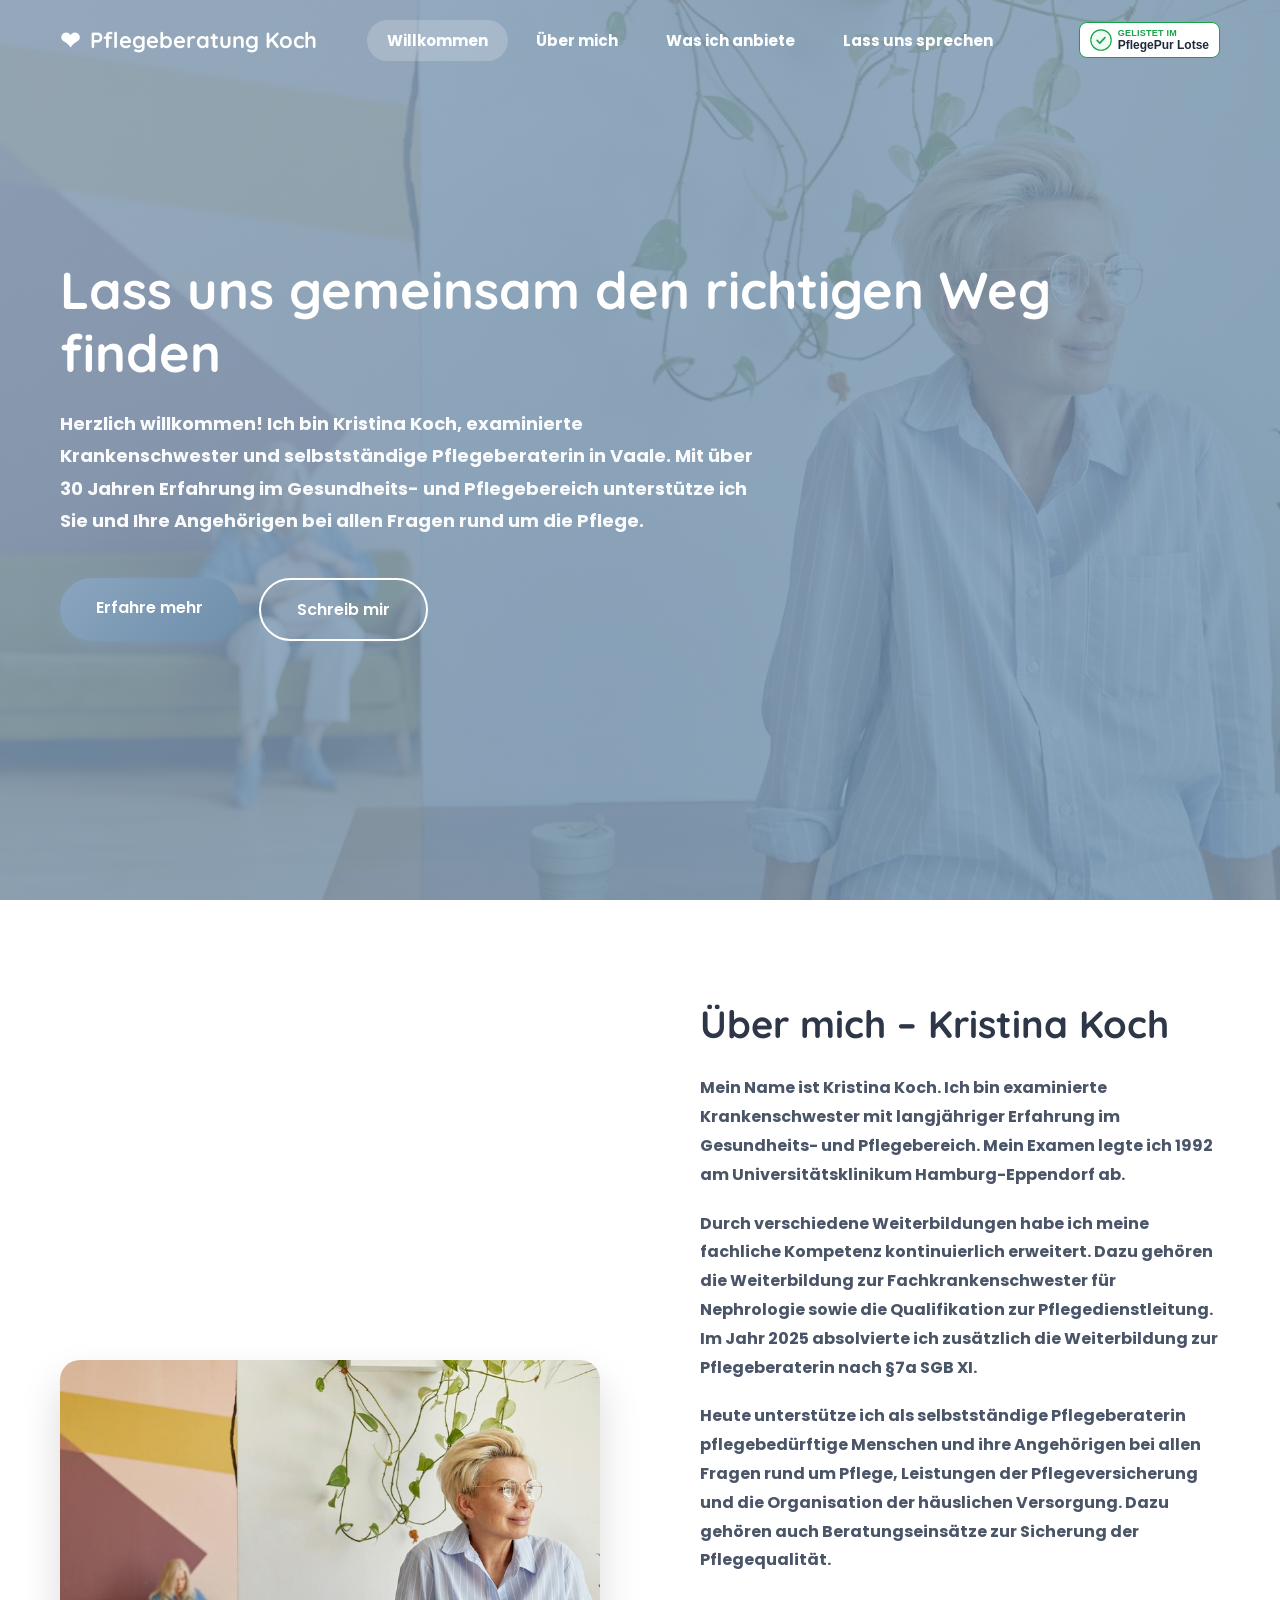
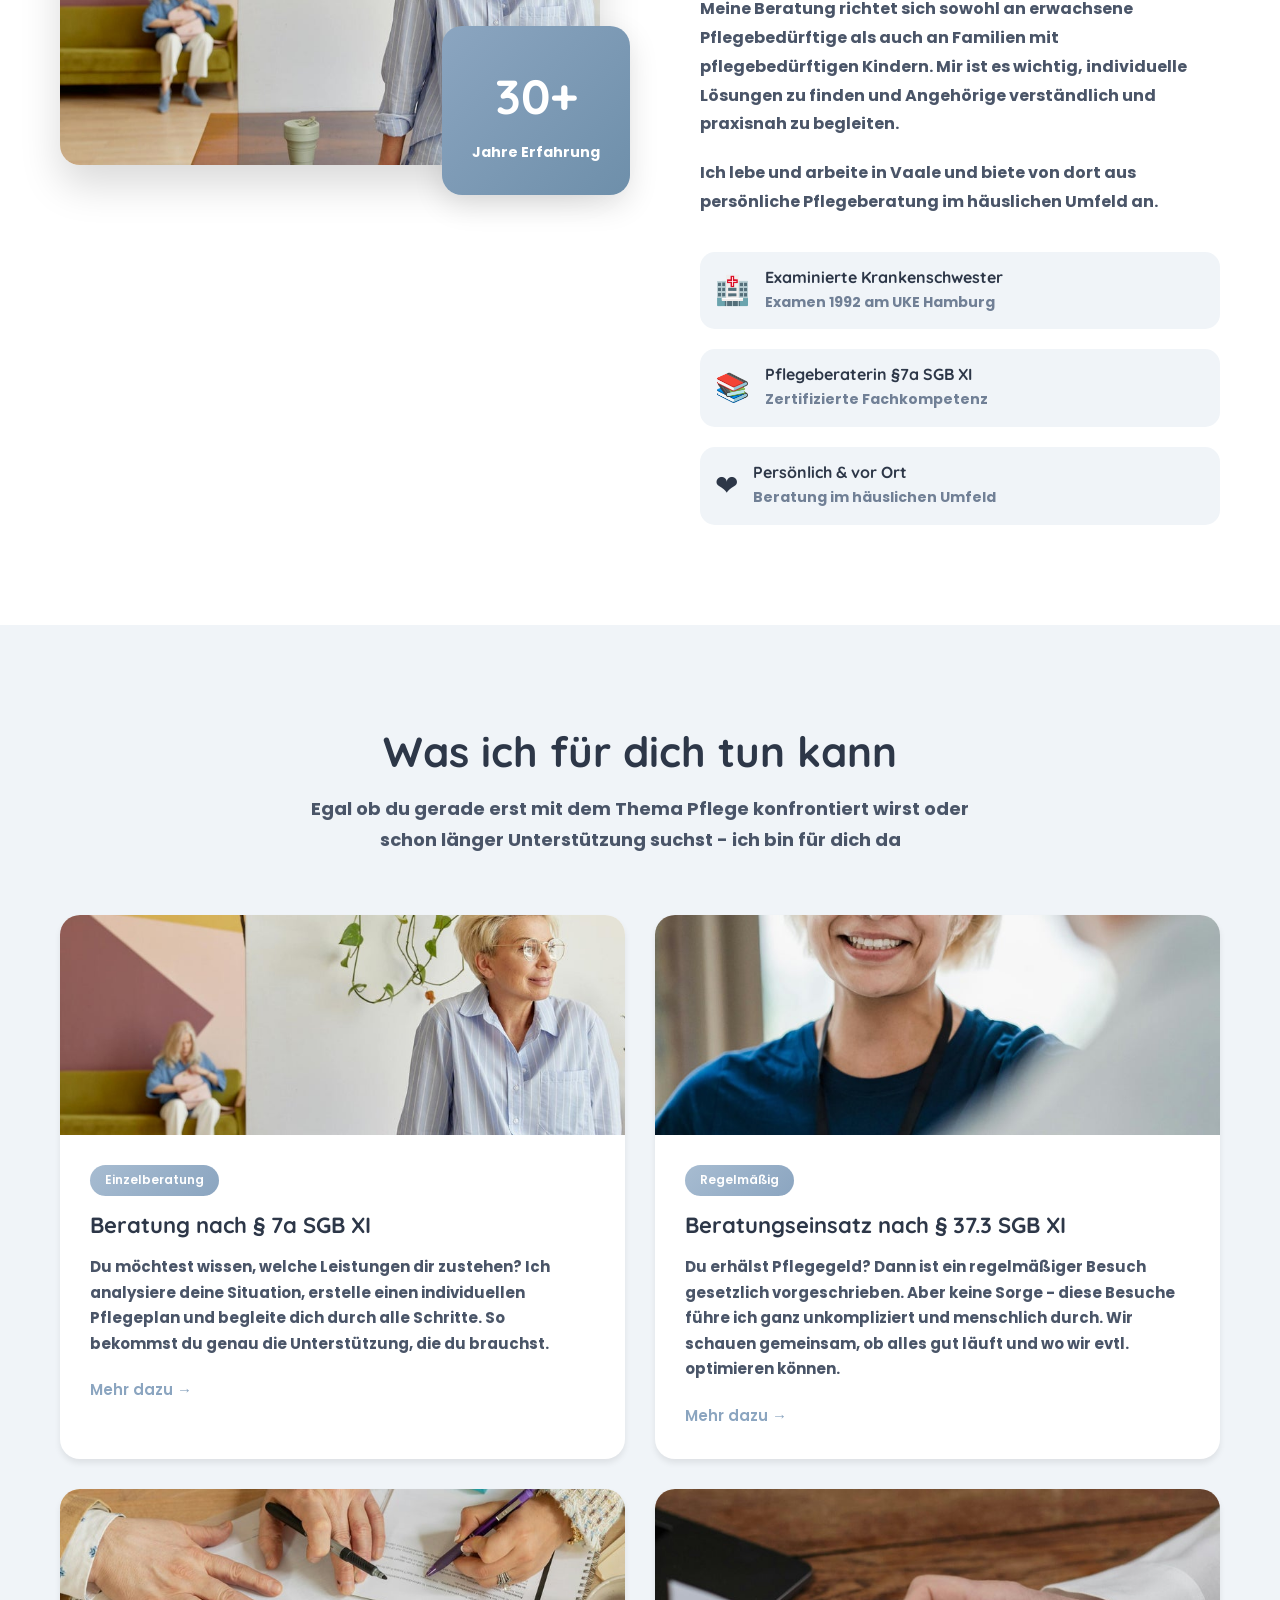
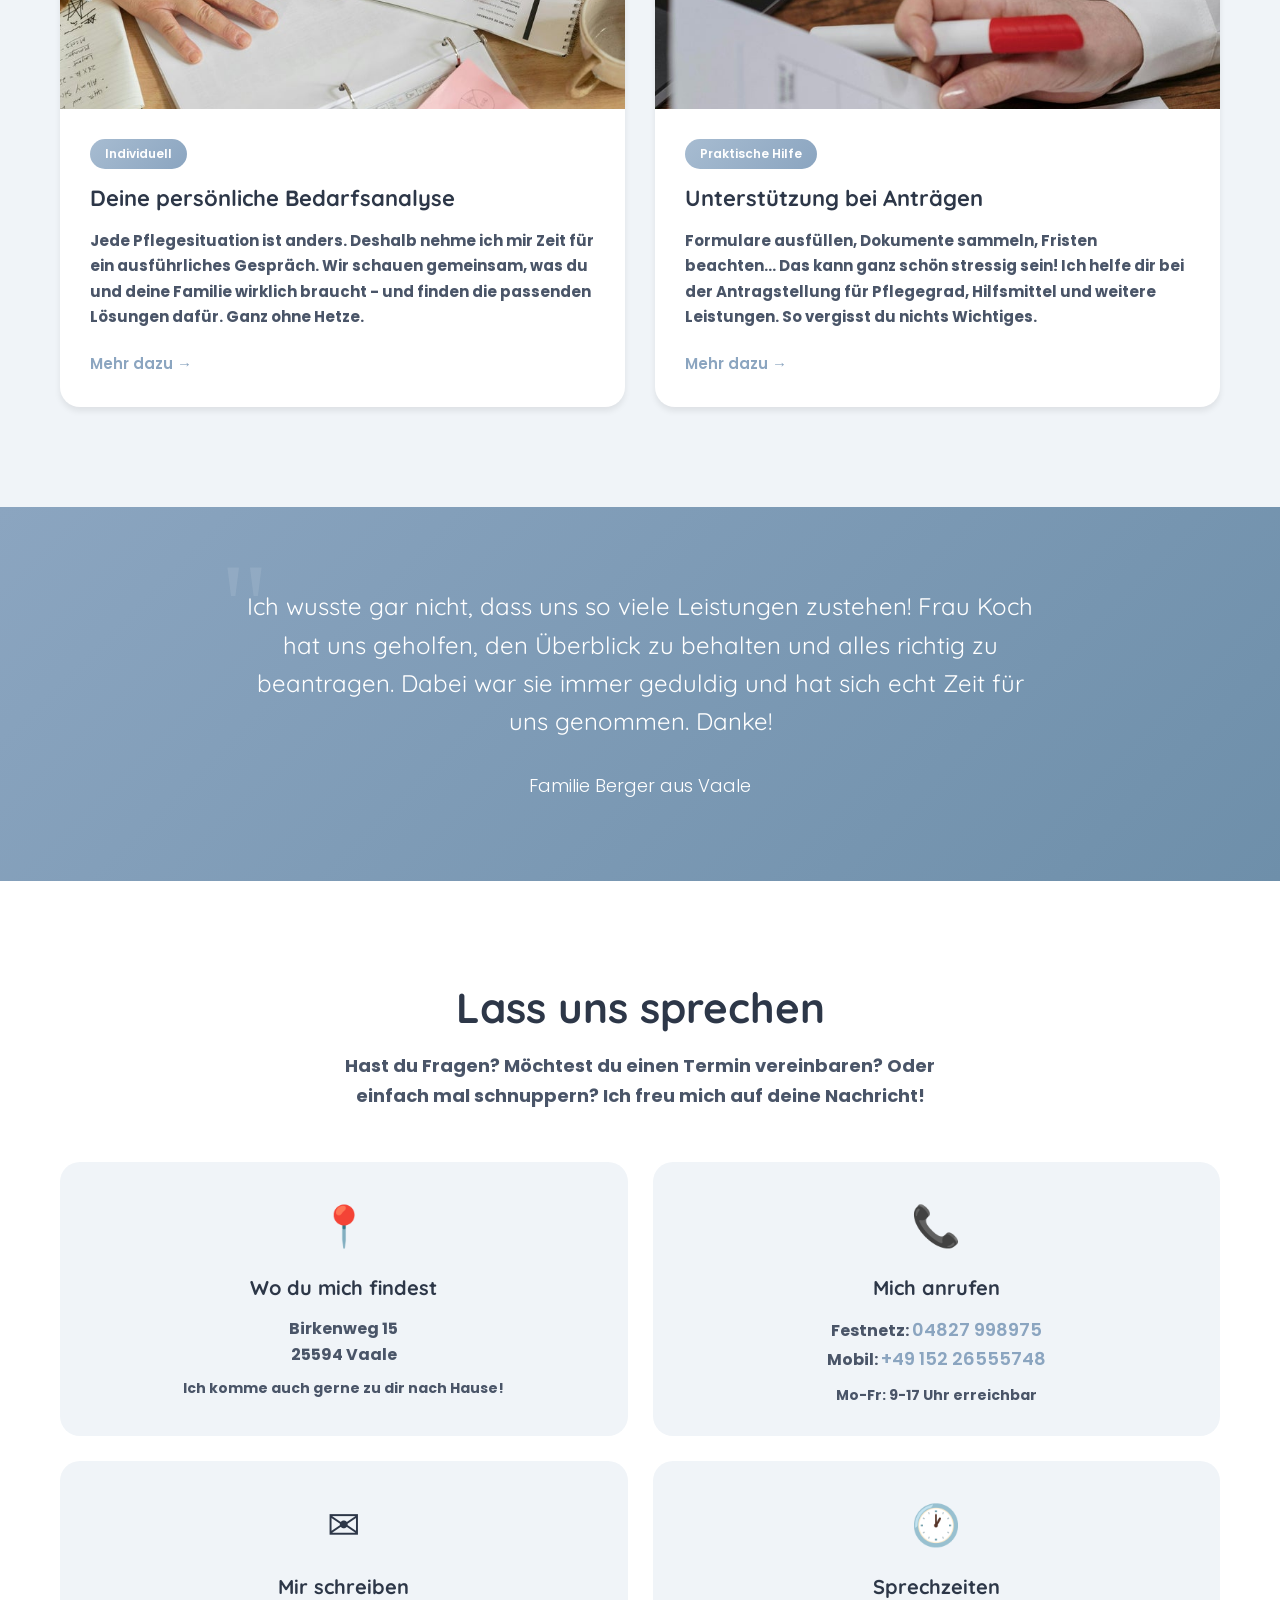
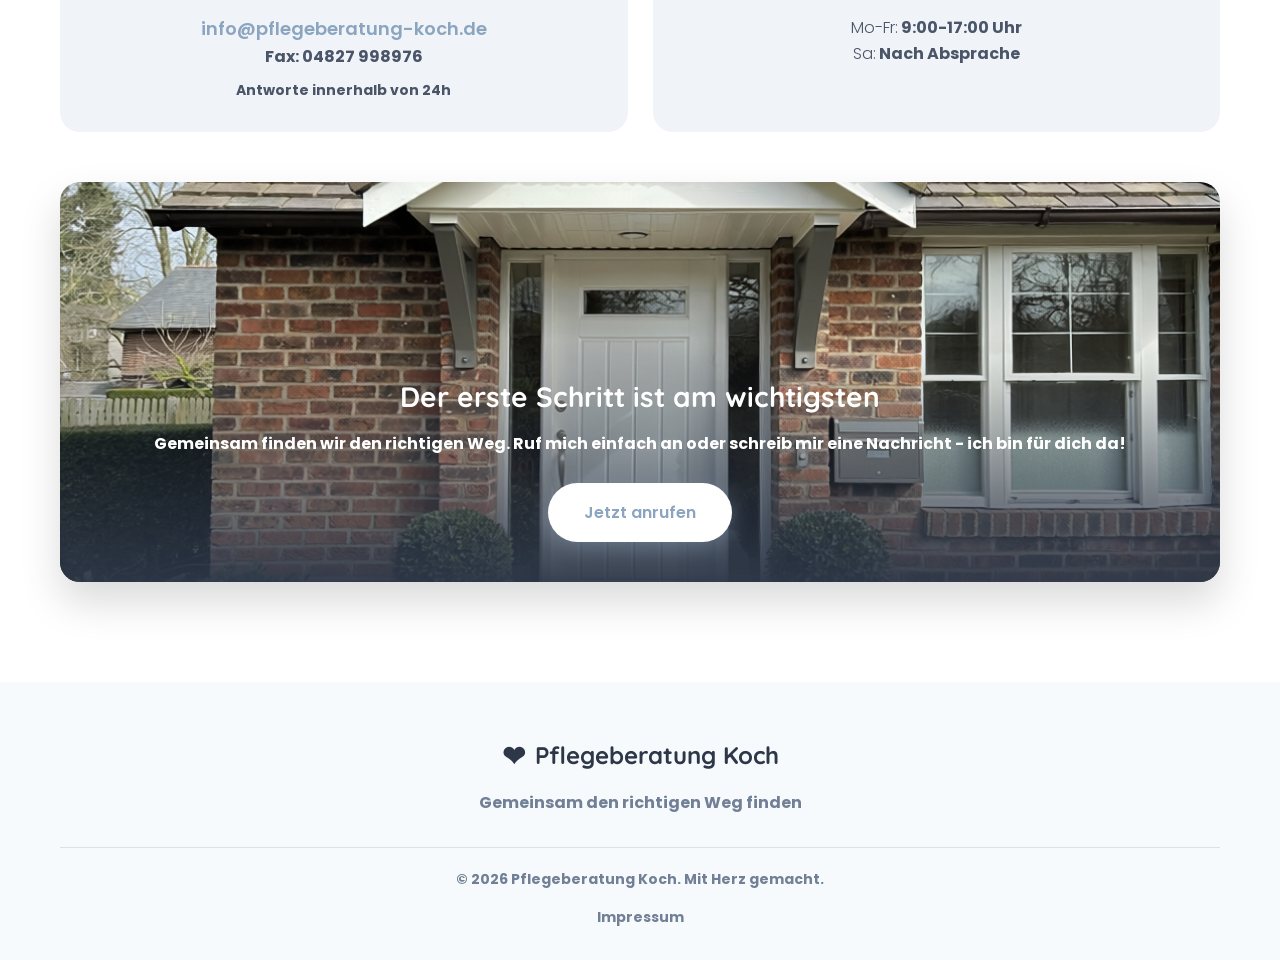
==== commit f32674cf: "Update meta descriptions and improve content structure in index.html; adjust image paths in styles.c" ====
--- a/index.html
+++ b/index.html
@@ -3,7 +3,7 @@
 <head>
     <meta charset="UTF-8">
     <meta name="viewport" content="width=device-width, initial-scale=1.0">
-    <meta name="description" content="Pflegeberatung Koch - Ich bin für dich da. Herzliche und persönliche Pflegeberatung in Vaale. Lass uns gemeinsam den richtigen Weg finden.">
+    <meta name="description" content="Pflegeberatung Koch - Kristina Koch, examinierte Krankenschwester und Pflegeberaterin nach §7a SGB XI in Vaale. Persönliche Pflegeberatung im häuslichen Umfeld.">
     <meta name="keywords" content="Pflegeberatung, Vaale, SGB XI, Pflegegrad, persönliche Pflegeberatung, einfühlsame Beratung">
     <title>Pflegeberatung Koch | Gemeinsam den richtigen Weg finden</title>
     <link rel="stylesheet" href="styles.css">
@@ -22,10 +22,11 @@
             </button>
             <ul class="nav-menu" id="navMenu">
                 <li><a href="#home" class="nav-link active">Willkommen</a></li>
-                <li><a href="#ich-bin-fuer-dich-da" class="nav-link">Ich bin für dich da</a></li>
+                <li><a href="#ueber-mich" class="nav-link">Über mich</a></li>
                 <li><a href="#was-ich-anbiete" class="nav-link">Was ich anbiete</a></li>
                 <li><a href="#lass-uns-sprechen" class="nav-link">Lass uns sprechen</a></li>
             </ul>
+            <a href="https://lotse.pflegepur.com" target="_blank" rel="noopener" class="nav-lotse-badge" style="display:inline-flex;align-items:center;gap:6px;background:#fff;border:1.5px solid #16a34a;border-radius:8px;padding:5px 10px;text-decoration:none;font-family:-apple-system,BlinkMacSystemFont,'Segoe UI',Roboto,sans-serif;transition:box-shadow .2s;" onmouseover="this.style.boxShadow='0 2px 8px rgba(22,163,74,.2)'" onmouseout="this.style.boxShadow='none'"><svg width="22" height="22" viewBox="0 0 28 28" fill="none"><circle cx="14" cy="14" r="13" fill="#f0fdf4" stroke="#16a34a" stroke-width="1.5"/><path d="M9 14.5L12.5 18L19 11" stroke="#16a34a" stroke-width="2" stroke-linecap="round" stroke-linejoin="round"/></svg><span style="display:flex;flex-direction:column;line-height:1.15;"><span style="font-size:9px;color:#16a34a;font-weight:700;letter-spacing:.03em;">GELISTET IM</span><span style="font-size:12px;color:#1e293b;font-weight:600;">PflegePur Lotse</span></span></a>
         </div>
     </header>
 
@@ -33,7 +34,7 @@
         <div class="hero-overlay"></div>
         <div class="hero-content">
             <h1 class="hero-title">Lass uns gemeinsam den richtigen Weg finden</h1>
-            <p class="hero-text">Herzlich willkommen! Ich bin deine Ansprechpartnerin für alle Fragen rund um die Pflege. Mit Empathie und Fachwissen unterstütze ich dich und deine Familie - genau dort, wo ihr Hilfe braucht.</p>
+            <p class="hero-text">Herzlich willkommen! Ich bin Kristina Koch, examinierte Krankenschwester und selbstständige Pflegeberaterin in Vaale. Mit über 30 Jahren Erfahrung im Gesundheits- und Pflegebereich unterstütze ich Sie und Ihre Angehörigen bei allen Fragen rund um die Pflege.</p>
             <div class="hero-buttons">
                 <a href="#was-ich-anbiete" class="btn btn-primary">Erfahre mehr</a>
                 <a href="#lass-uns-sprechen" class="btn btn-outline">Schreib mir</a>
@@ -41,42 +42,48 @@
         </div>
     </section>
 
-    <section class="intro" id="ich-bin-fuer-dich-da">
+    <section class="intro" id="ueber-mich">
         <div class="container">
             <div class="intro-wrapper">
                 <div class="intro-image">
-                    <img src="../images/service1.jpg" alt="Persönliche Pflegeberatung">
+                    <img src="images/service1.jpg" alt="Kristina Koch - Pflegeberaterin">
                     <div class="intro-badge">
-                        <span class="badge-number">10+</span>
+                        <span class="badge-number">30+</span>
                         <span class="badge-text">Jahre Erfahrung</span>
                     </div>
                 </div>
                 <div class="intro-content">
-                    <h2 class="intro-title">Hi, ich bin hier für dich</h2>
-                    <p class="intro-text">Ich weiß, dass Pflegebedürftigkeit und Pflege viele Fragen aufwirft. Als deine persönliche Pflegeberaterin stehe ich dir mit Herz und Fachwissen zur Seite. Ich verstehe, dass es nicht nur um die pflegerischen Aspekte geht, sondern auch um dich als Mensch, deine Familie und deine individuelle Situation.</p>
-                    
-                    <p class="intro-text">In einem offenen Gespräch möchten ich dich kennenlernen, deine Bedürfnisse verstehen und gemeinsam mit dir die besten Lösungen finden. Dabei bin ich für dich da - vom ersten Antrag bis zur regelmäßigen Beratung.</p>
+                    <h2 class="intro-title">Über mich – Kristina Koch</h2>
+                    <p class="intro-text">Mein Name ist Kristina Koch. Ich bin examinierte Krankenschwester mit langjähriger Erfahrung im Gesundheits- und Pflegebereich. Mein Examen legte ich 1992 am Universitätsklinikum Hamburg-Eppendorf ab.</p>
+                    
+                    <p class="intro-text">Durch verschiedene Weiterbildungen habe ich meine fachliche Kompetenz kontinuierlich erweitert. Dazu gehören die Weiterbildung zur Fachkrankenschwester für Nephrologie sowie die Qualifikation zur Pflegedienstleitung. Im Jahr 2025 absolvierte ich zusätzlich die Weiterbildung zur Pflegeberaterin nach §7a SGB XI.</p>
+                    
+                    <p class="intro-text">Heute unterstütze ich als selbstständige Pflegeberaterin pflegebedürftige Menschen und ihre Angehörigen bei allen Fragen rund um Pflege, Leistungen der Pflegeversicherung und die Organisation der häuslichen Versorgung. Dazu gehören auch Beratungseinsätze zur Sicherung der Pflegequalität.</p>
+                    
+                    <p class="intro-text">Meine Beratung richtet sich sowohl an erwachsene Pflegebedürftige als auch an Familien mit pflegebedürftigen Kindern. Mir ist es wichtig, individuelle Lösungen zu finden und Angehörige verständlich und praxisnah zu begleiten.</p>
+                    
+                    <p class="intro-text">Ich lebe und arbeite in Vaale und biete von dort aus persönliche Pflegeberatung im häuslichen Umfeld an.</p>
                     
                     <div class="intro-features">
                         <div class="feature-box">
-                            <span class="feature-icon">💬</span>
+                            <span class="feature-icon">🏥</span>
                             <div>
-                                <h4>Persönliche Beratung</h4>
-                                <p>Ich komme zu dir nach Hause</p>
+                                <h4>Examinierte Krankenschwester</h4>
+                                <p>Examen 1992 am UKE Hamburg</p>
                             </div>
                         </div>
                         <div class="feature-box">
                             <span class="feature-icon">📚</span>
                             <div>
-                                <h4>Fachkompetenz</h4>
-                                <p>Zertifiziert nach § 7a SGB XI</p>
+                                <h4>Pflegeberaterin §7a SGB XI</h4>
+                                <p>Zertifizierte Fachkompetenz</p>
                             </div>
                         </div>
                         <div class="feature-box">
                             <span class="feature-icon">❤</span>
                             <div>
-                                <h4>Menschlich & nah</h4>
-                                <p>Mit Herz und Verständnis</p>
+                                <h4>Persönlich & vor Ort</h4>
+                                <p>Beratung im häuslichen Umfeld</p>
                             </div>
                         </div>
                     </div>
@@ -95,7 +102,7 @@
             <div class="services-grid">
                 <div class="service-card">
                     <div class="service-image">
-                        <img src="../images/service1.jpg" alt="Pflegeberatung">
+                        <img src="images/service1.jpg" alt="Pflegeberatung">
                     </div>
                     <div class="service-body">
                         <span class="service-badge">Einzelberatung</span>
@@ -107,7 +114,7 @@
 
                 <div class="service-card">
                     <div class="service-image">
-                        <img src="../images/service2.jpg" alt="Beratungseinsatz">
+                        <img src="images/service2.jpg" alt="Beratungseinsatz">
                     </div>
                     <div class="service-body">
                         <span class="service-badge">Regelmäßig</span>
@@ -119,7 +126,7 @@
 
                 <div class="service-card">
                     <div class="service-image">
-                        <img src="../images/service3.jpg" alt="Bedarfsanalyse">
+                        <img src="images/service3.jpg" alt="Bedarfsanalyse">
                     </div>
                     <div class="service-body">
                         <span class="service-badge">Individuell</span>
@@ -131,7 +138,7 @@
 
                 <div class="service-card">
                     <div class="service-image">
-                        <img src="../images/service4.jpg" alt="Antragsunterstützung">
+                        <img src="images/service4.jpg" alt="Antragsunterstützung">
                     </div>
                     <div class="service-body">
                         <span class="service-badge">Praktische Hilfe</span>
--- a/styles.css
+++ b/styles.css
@@ -276,7 +276,7 @@
     min-height: 100vh;
     display: flex;
     align-items: center;
-    background-image: url('../images/hero.jpg');
+    background-image: url('images/hero.jpg');
     background-size: cover;
     background-position: center;
     background-attachment: fixed;
@@ -728,9 +728,23 @@
     font-size: 16px;
 }
 
+.intro-lotse-badge {
+    margin-top: 24px;
+}
+
+.nav-lotse-badge {
+    margin-left: 16px;
+    flex-shrink: 0;
+}
+
+.footer-badge {
+    text-align: center;
+    padding: 24px 0 20px;
+}
+
 .footer-bottom {
     text-align: center;
-    padding-top: 30px;
+    padding-top: 20px;
     border-top: 1px solid rgba(0, 0, 0, 0.1);
 }
 
